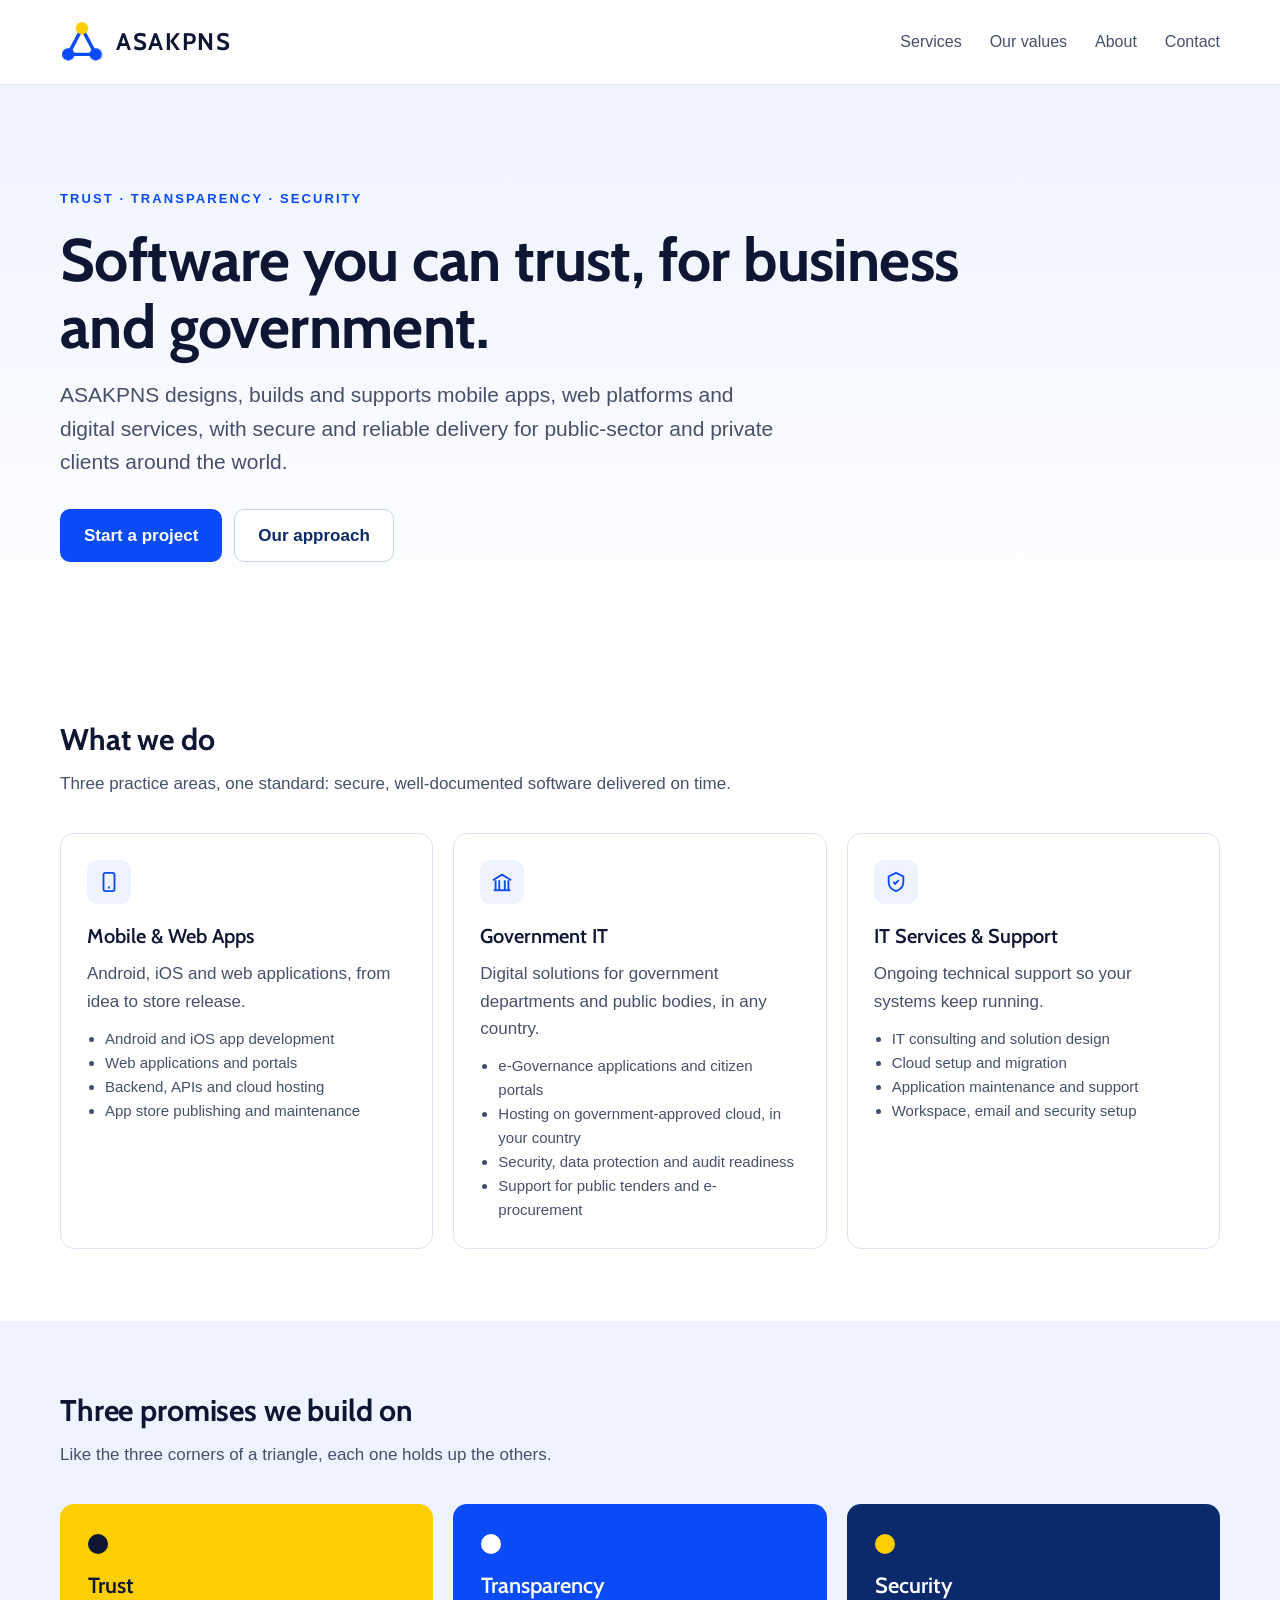
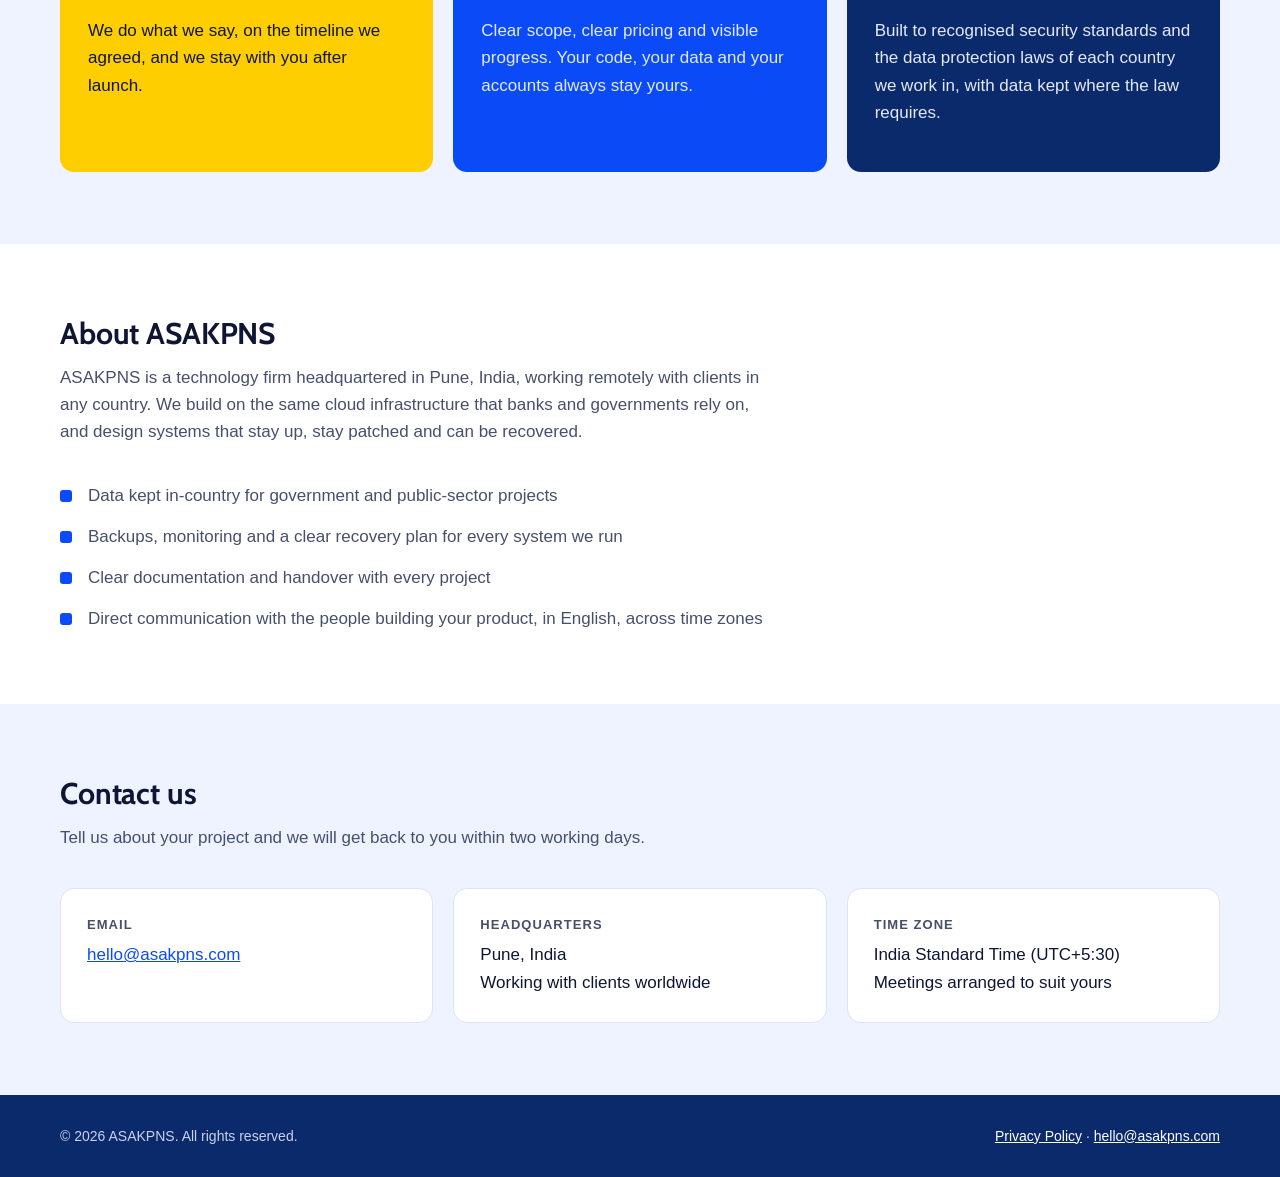
==== public/index.html @ 26e3b976 "Contact address on the site: hello@asakpns.com instead of support@ Co-Authored-By: Claude Opus 5.5 <" ====
<!doctype html>
<html lang="en">
<head>
  <meta charset="utf-8">
  <meta name="viewport" content="width=device-width, initial-scale=1">
  <title>ASAKPNS | Software, Apps and Government IT Solutions</title>
  <meta name="description" content="ASAKPNS builds mobile and web applications, government digital solutions and IT services for clients worldwide, with trust, transparency and security. Headquartered in Pune, India.">
  <link rel="canonical" href="https://asakpns.com/">
  <link rel="icon" href="favicon.svg" type="image/svg+xml">
  <meta name="theme-color" content="#0B2A6B">
  <script>document.documentElement.classList.add('js');</script>
  <link rel="preconnect" href="https://fonts.googleapis.com">
  <link rel="preconnect" href="https://fonts.gstatic.com" crossorigin>
  <link href="https://fonts.googleapis.com/css2?family=Cabin:wght@500;600;700&display=swap" rel="stylesheet">
  <link rel="stylesheet" href="styles.css">
</head>
<body>

<header class="site">
  <div class="wrap">
    <a class="brand" href="/" aria-label="ASAKPNS home">
      <svg class="logo-mark" viewBox="0 0 64 64" aria-hidden="true"><path class="seg seg-l" pathLength="1" d="M12 50 L32 12" fill="none" stroke="#0A4BF7" stroke-width="5" stroke-linecap="round"/><path class="seg seg-r" pathLength="1" d="M52 50 L32 12" fill="none" stroke="#0A4BF7" stroke-width="5" stroke-linecap="round"/><path class="seg seg-b" pathLength="1" d="M12 50 L52 50" fill="none" stroke="#0A4BF7" stroke-width="5" stroke-linecap="round"/><circle class="node n1" cx="32" cy="12" r="9" fill="#FFCE00"/><circle class="node n2" cx="12" cy="50" r="9" fill="#0A4BF7"/><circle class="node n3" cx="52" cy="50" r="9" fill="#0A4BF7"/></svg>
      <span class="brand-name" aria-hidden="true">ASAKPNS</span>
    </a>
    <button class="menu-toggle" type="button" aria-label="Open menu" aria-expanded="false" aria-controls="site-nav">
      <span></span><span></span><span></span>
    </button>
    <nav class="main" id="site-nav" aria-label="Main">
      <a href="#services">Services</a>
      <a href="#values">Our values</a>
      <a href="#about">About</a>
      <a href="#contact">Contact</a>
    </nav>
  </div>
</header>

<main>
  <section class="hero">
    <div class="wrap">
      <p class="eyebrow intro i1">Trust · Transparency · Security</p>
      <h1 class="intro i2">Software you can trust, for business and government.</h1>
      <p class="lead-hero intro i3">ASAKPNS designs, builds and supports mobile apps, web platforms and digital services, with secure and reliable delivery for public-sector and private clients around the world.</p>
      <div class="actions intro i4">
        <a class="btn" href="#contact">Start a project</a>
        <a class="btn secondary" href="#values">Our approach</a>
      </div>
    </div>
  </section>

  <section id="services">
    <div class="wrap">
      <h2 class="reveal">What we do</h2>
      <p class="lead reveal">Three practice areas, one standard: secure, well-documented software delivered on time.</p>

      <div class="grid">
        <div class="card reveal">
          <div class="icon" aria-hidden="true">
            <svg width="22" height="22" viewBox="0 0 24 24" fill="none" stroke="currentColor" stroke-width="2"><rect x="6" y="2" width="12" height="20" rx="2"/><path d="M11 18h2"/></svg>
          </div>
          <h3>Mobile &amp; Web Apps</h3>
          <p>Android, iOS and web applications, from idea to store release.</p>
          <ul>
            <li>Android and iOS app development</li>
            <li>Web applications and portals</li>
            <li>Backend, APIs and cloud hosting</li>
            <li>App store publishing and maintenance</li>
          </ul>
        </div>

        <div class="card reveal">
          <div class="icon" aria-hidden="true">
            <svg width="22" height="22" viewBox="0 0 24 24" fill="none" stroke="currentColor" stroke-width="2"><path d="M3 21h18"/><path d="M5 21V10M9 21V10M15 21V10M19 21V10"/><path d="M2 10l10-6 10 6"/></svg>
          </div>
          <h3>Government IT</h3>
          <p>Digital solutions for government departments and public bodies, in any country.</p>
          <ul>
            <li>e-Governance applications and citizen portals</li>
            <li>Hosting on government-approved cloud, in your country</li>
            <li>Security, data protection and audit readiness</li>
            <li>Support for public tenders and e-procurement</li>
          </ul>
        </div>

        <div class="card reveal">
          <div class="icon" aria-hidden="true">
            <svg width="22" height="22" viewBox="0 0 24 24" fill="none" stroke="currentColor" stroke-width="2"><path d="M12 2l8 4v6c0 5-3.5 8.5-8 10-4.5-1.5-8-5-8-10V6z"/><path d="M9 12l2 2 4-4"/></svg>
          </div>
          <h3>IT Services &amp; Support</h3>
          <p>Ongoing technical support so your systems keep running.</p>
          <ul>
            <li>IT consulting and solution design</li>
            <li>Cloud setup and migration</li>
            <li>Application maintenance and support</li>
            <li>Workspace, email and security setup</li>
          </ul>
        </div>
      </div>
    </div>
  </section>

  <section id="values" class="alt values">
    <div class="wrap">
      <h2 class="reveal">Three promises we build on</h2>
      <p class="lead reveal">Like the three corners of a triangle, each one holds up the others.</p>
      <div class="grid">
        <div class="card reveal value trust">
          <span class="dot trust" aria-hidden="true"></span>
          <h3>Trust</h3>
          <p>We do what we say, on the timeline we agreed, and we stay with you after launch.</p>
        </div>
        <div class="card reveal value transparency">
          <span class="dot transparency" aria-hidden="true"></span>
          <h3>Transparency</h3>
          <p>Clear scope, clear pricing and visible progress. Your code, your data and your accounts always stay yours.</p>
        </div>
        <div class="card reveal value security">
          <span class="dot security" aria-hidden="true"></span>
          <h3>Security</h3>
          <p>Built to recognised security standards and the data protection laws of each country we work in, with data kept where the law requires.</p>
        </div>
      </div>
    </div>
  </section>

  <section id="about">
    <div class="wrap">
      <h2 class="reveal">About ASAKPNS</h2>
      <p class="lead reveal">ASAKPNS is a technology firm headquartered in Pune, India, working remotely with clients in any country. We build on the same cloud infrastructure that banks and governments rely on, and design systems that stay up, stay patched and can be recovered.</p>
      <ul class="points reveal">
        <li>Data kept in-country for government and public-sector projects</li>
        <li>Backups, monitoring and a clear recovery plan for every system we run</li>
        <li>Clear documentation and handover with every project</li>
        <li>Direct communication with the people building your product, in English, across time zones</li>
      </ul>
    </div>
  </section>

  <section id="contact" class="alt">
    <div class="wrap">
      <h2 class="reveal">Contact us</h2>
      <p class="lead reveal">Tell us about your project and we will get back to you within two working days.</p>
      <div class="contact-grid">
        <div class="card reveal">
          <div class="label">Email</div>
          <p><a href="mailto:hello@asakpns.com">hello@asakpns.com</a></p>
        </div>
        <div class="card reveal">
          <div class="label">Headquarters</div>
          <p>Pune, India<br>Working with clients worldwide</p>
        </div>
        <div class="card reveal">
          <div class="label">Time zone</div>
          <p>India Standard Time (UTC+5:30)<br>Meetings arranged to suit yours</p>
        </div>
      </div>
    </div>
  </section>
</main>

<footer class="site">
  <div class="wrap">
    <span>&copy; <span id="yr">2026</span> ASAKPNS. All rights reserved.</span>
    <span><a href="privacy.html">Privacy Policy</a> · <a href="mailto:hello@asakpns.com">hello@asakpns.com</a></span>
  </div>
</footer>

<script>
document.getElementById('yr').textContent = new Date().getFullYear();
(function () {
  var items = document.querySelectorAll('.reveal');
  if (!('IntersectionObserver' in window) || window.matchMedia('(prefers-reduced-motion: reduce)').matches) {
    items.forEach(function (el) { el.classList.add('in'); });
    return;
  }
  document.querySelectorAll('.grid, .contact-grid').forEach(function (g) {
    Array.prototype.forEach.call(g.children, function (c, i) { c.style.transitionDelay = (i * 0.1) + 's'; });
  });
  var io = new IntersectionObserver(function (entries) {
    entries.forEach(function (e) {
      if (e.isIntersecting) {
        var t = e.target; t.classList.add('in'); io.unobserve(t);
        setTimeout(function () { t.style.transitionDelay = ''; }, 1200);
      }
    });
  }, { threshold: 0.12, rootMargin: '0px 0px -40px 0px' });
  items.forEach(function (el) { io.observe(el); });
})();
</script>
<script>
(function () {
  var header = document.querySelector('header.site');
  var btn = document.querySelector('.menu-toggle');
  if (!header || !btn) return;
  function setOpen(open) {
    header.classList.toggle('open', open);
    btn.setAttribute('aria-expanded', open ? 'true' : 'false');
    btn.setAttribute('aria-label', open ? 'Close menu' : 'Open menu');
  }
  btn.addEventListener('click', function () { setOpen(!header.classList.contains('open')); });
  document.querySelectorAll('#site-nav a').forEach(function (a) {
    a.addEventListener('click', function () { setOpen(false); });
  });
  document.addEventListener('keydown', function (e) { if (e.key === 'Escape') setOpen(false); });
})();
</script>
</body>
</html>
---- public/styles.css ----
:root {
  --ink: #0E1633;
  --ink-soft: #47506B;
  --deep: #0B2A6B;
  --blue: #0A4BF7;
  --blue-hover: #0838BB;
  --yellow: #FFCE00;
  --sky: #EEF3FF;
  --line: #DDE3F0;
  --bg: #FFFFFF;
  --max: 1200px;
  --font-head: "Cabin", -apple-system, BlinkMacSystemFont, "Segoe UI", Roboto, Arial, sans-serif;
}

* { box-sizing: border-box; }

html { scroll-behavior: smooth; }

body {
  margin: 0;
  font-family: -apple-system, BlinkMacSystemFont, "Segoe UI", Roboto, "Helvetica Neue", Arial, sans-serif;
  color: var(--ink);
  background: var(--bg);
  line-height: 1.6;
  font-size: 17px;
}

a { color: var(--blue); }
a:hover { color: var(--blue-hover); }

.wrap { max-width: var(--max); margin: 0 auto; padding: 0 20px; }

/* Header */
header.site {
  border-bottom: 1px solid var(--line);
  background: var(--bg);
  position: sticky;
  top: 0;
  z-index: 10;
}
header.site .wrap {
  display: flex;
  align-items: center;
  justify-content: space-between;
  gap: 16px;
  min-height: 84px;
  flex-wrap: wrap;
}
.brand {
  display: inline-flex;
  align-items: center;
  gap: 12px;
  font-weight: 800;
  letter-spacing: 0.08em;
  font-size: 24px;
  color: var(--ink);
  text-decoration: none;
}
.brand:hover { color: var(--ink); }
.brand svg { width: 44px; height: 44px; flex-shrink: 0; overflow: visible; }
nav.main { display: flex; gap: 28px; flex-wrap: wrap; }
nav.main a {
  color: var(--ink-soft);
  text-decoration: none;
  font-size: 16px;
  font-weight: 500;
}
nav.main a:hover { color: var(--blue); }

/* Hero */
.hero { padding: 104px 0 88px; background: linear-gradient(180deg, var(--sky), var(--bg)); }
.eyebrow {
  margin: 0 0 16px;
  font-size: 13px;
  letter-spacing: 0.16em;
  text-transform: uppercase;
  font-weight: 700;
  color: var(--blue);
}
.hero h1 {
  font-size: clamp(34px, 5vw, 60px);
  line-height: 1.12;
  letter-spacing: -0.01em;
  margin: 0 0 18px;
  max-width: 900px;
}
.hero p.lead-hero { font-size: 21px; color: var(--ink-soft); max-width: 720px; margin: 0 0 30px; }
.actions { display: flex; gap: 12px; flex-wrap: wrap; }
.btn {
  display: inline-block;
  background: var(--blue);
  color: #fff;
  padding: 13px 24px;
  border-radius: 10px;
  text-decoration: none;
  font-weight: 600;
}
.btn:hover { background: var(--blue-hover); color: #fff; }
.btn.secondary {
  background: #fff;
  color: var(--deep);
  border: 1px solid #C9D3EA;
  padding: 12px 23px;
}
.btn.secondary:hover { border-color: var(--blue); color: var(--blue); }

/* Sections */
section { padding: 72px 0; }
section.alt { background: var(--sky); }
h2 { font-size: 30px; margin: 0 0 12px; line-height: 1.2; }
.lead { color: var(--ink-soft); max-width: 700px; margin: 0 0 36px; }

.grid {
  display: grid;
  grid-template-columns: repeat(auto-fit, minmax(260px, 1fr));
  gap: 20px;
}
.card {
  background: var(--bg);
  border: 1px solid var(--line);
  border-radius: 14px;
  padding: 26px;
}
.card h3 { margin: 0 0 8px; font-size: 20px; }
.card p { margin: 0 0 12px; color: var(--ink-soft); }
.card ul { margin: 0; padding-left: 18px; color: var(--ink-soft); font-size: 15px; }
.icon {
  width: 44px; height: 44px;
  border-radius: 10px;
  background: var(--sky);
  color: var(--blue);
  display: flex; align-items: center; justify-content: center;
  margin-bottom: 16px;
}

/* Values */
.values .card { display: flex; flex-direction: column; gap: 6px; }
.dot { width: 18px; height: 18px; border-radius: 50%; background: var(--deep); margin-bottom: 8px; }
.dot.trust { background: var(--yellow); box-shadow: 0 0 0 3px var(--blue); }
.dot.transparency { background: var(--blue); }
.dot.security { background: var(--deep); }

/* Each value card in its own brand color */
.values .card.value { border: none; padding: 30px 28px 34px; }
.values .card.value h3 { font-size: 22px; }
.values .card.trust { background: var(--yellow); color: var(--ink); }
.values .card.trust p { color: var(--ink); }
.values .card.transparency { background: var(--blue); color: #FFFFFF; }
.values .card.security { background: var(--deep); color: #FFFFFF; }
.values .card.transparency p, .values .card.security p { color: #E4EAFB; }
.values .card.value .dot { width: 20px; height: 20px; box-shadow: none; }
.values .card.trust .dot { background: var(--ink); }
.values .card.transparency .dot, .values .card.security .dot { background: #FFFFFF; }
.values .card.security .dot { background: var(--yellow); }

.points { list-style: none; padding: 0; margin: 0; display: grid; gap: 14px; }
.points li { padding-left: 28px; position: relative; color: var(--ink-soft); }
.points li::before {
  content: "";
  position: absolute; left: 0; top: 8px;
  width: 12px; height: 12px;
  border-radius: 3px;
  background: var(--blue);
}

/* Contact */
.contact-grid {
  display: grid;
  grid-template-columns: repeat(auto-fit, minmax(240px, 1fr));
  gap: 20px;
}
.contact-grid .card p { color: var(--ink); margin: 0; }
.label {
  font-size: 13px;
  text-transform: uppercase;
  letter-spacing: 0.08em;
  color: var(--ink-soft);
  font-weight: 600;
  margin-bottom: 6px;
}

/* Footer */
footer.site {
  background: var(--deep);
  color: #C8D3F0;
  padding: 30px 0;
  font-size: 14px;
}
footer.site .wrap { display: flex; justify-content: space-between; gap: 16px; flex-wrap: wrap; }
footer.site a { color: #FFFFFF; }
footer.site a:hover { color: var(--yellow); }

/* Legal pages */
.legal { padding: 56px 0 72px; }
.legal .wrap { max-width: 800px; }
.legal h1 { font-size: 36px; margin: 0 0 8px; }
.legal h2 { font-size: 22px; margin: 36px 0 10px; }
.legal h3 { font-size: 18px; margin: 24px 0 6px; }
.legal p, .legal li { color: var(--ink-soft); }
.updated { color: var(--ink-soft); font-size: 15px; margin-bottom: 28px; }

/* Menu button: only shown on phones */
.menu-toggle {
  display: none;
  width: 44px; height: 44px;
  border: 1px solid var(--line); border-radius: 10px;
  background: #fff; cursor: pointer;
  flex-direction: column; align-items: center; justify-content: center; gap: 4px;
}
.menu-toggle span { display: block; width: 18px; height: 2px; background: var(--ink); border-radius: 2px; transition: transform .25s ease, opacity .25s ease; }
header.site.open .menu-toggle span:nth-child(1) { transform: translateY(6px) rotate(45deg); }
header.site.open .menu-toggle span:nth-child(2) { opacity: 0; }
header.site.open .menu-toggle span:nth-child(3) { transform: translateY(-6px) rotate(-45deg); }

@media (max-width: 720px) {
  header.site .wrap { min-height: 62px; flex-wrap: nowrap; position: relative; }
  .brand { font-size: 19px; gap: 10px; }
  .brand svg { width: 32px; height: 32px; }
  .menu-toggle { display: flex; }
  nav.main {
    display: none;
    position: absolute; top: 100%; left: 0; right: 0;
    flex-direction: column; gap: 0;
    background: #fff; border-bottom: 1px solid var(--line);
    box-shadow: 0 12px 24px rgba(11, 42, 107, 0.08);
    padding: 6px 20px 14px;
  }
  header.site.open nav.main { display: flex; }
  nav.main a { font-size: 17px; padding: 12px 0; border-bottom: 1px solid #EEF1F7; }
  nav.main a:last-child { border-bottom: none; }
  nav.main a::after { display: none; }
  section[id] { scroll-margin-top: 66px; }

  .hero { padding: 44px 0 48px; }
  .hero h1 { font-size: 34px; }
  .hero p.lead-hero { font-size: 18px; margin-bottom: 24px; }
  section { padding: 52px 0; }
  h2 { font-size: 26px; }
}

/* ---------- Motion ---------- */

/* Smooth interactions */
.btn, .btn.secondary { transition: background-color .25s ease, color .25s ease, border-color .25s ease, transform .25s ease, box-shadow .25s ease; }
.btn:hover { transform: translateY(-2px); box-shadow: 0 8px 20px rgba(10, 75, 247, 0.22); }
.btn.secondary:hover { box-shadow: 0 8px 20px rgba(11, 42, 107, 0.10); }
.card { transition: transform .35s ease, box-shadow .35s ease, opacity .7s ease; }
.card:hover { transform: translateY(-4px); box-shadow: 0 14px 32px rgba(11, 42, 107, 0.10); }
.values .card.value:hover { box-shadow: 0 16px 36px rgba(11, 42, 107, 0.22); }
nav.main a { position: relative; transition: color .2s ease; }
nav.main a::after {
  content: ""; position: absolute; left: 0; right: 0; bottom: -4px; height: 2px;
  background: var(--blue); transform: scaleX(0); transform-origin: left; transition: transform .25s ease;
}
nav.main a:hover::after { transform: scaleX(1); }
header.site { transition: box-shadow .3s ease; }

/* Logo intro: the dots fall like rubber balls, the yellow one bounces up to the peak
   with a line following it on each side, the base joins them, then the name sweeps in */
.logo-mark .seg { stroke-dasharray: 1; stroke-dashoffset: 1; }
.logo-mark .node { transform-box: fill-box; transform-origin: 50% 100%; }
.logo-mark .n2, .logo-mark .n3 { opacity: 0; transform: translateY(-58px); animation: ball-blue .8s forwards .1s; }
.logo-mark .n1 { opacity: 0; transform: translateY(-20px); animation: ball-yellow 1.9s forwards .1s; }
.logo-mark .seg-l, .logo-mark .seg-r { animation: draw .32s cubic-bezier(.2,.8,.3,1) forwards .72s; }
.logo-mark .seg-b { animation: draw .4s ease-in-out forwards 1.6s; }
.brand-name { display: inline-block; clip-path: inset(0 100% 0 0); transform: translateX(-14px); animation: sweep .7s cubic-bezier(.22,1,.36,1) forwards 2s; }
@keyframes draw { to { stroke-dashoffset: 0; } }
@keyframes sweep { to { clip-path: inset(0 0 0 0); transform: none; } }
@keyframes ball-blue {
  0%   { opacity: 0; transform: translateY(-58px) scale(.92, 1.1); animation-timing-function: cubic-bezier(.5, 0, 1, 1); }
  57%  { opacity: 1; transform: translateY(0) scale(.92, 1.1); }
  63%  { transform: translateY(0) scale(1.3, .72); }
  69%  { transform: translateY(-1px) scale(.94, 1.08); animation-timing-function: cubic-bezier(0, 0, .5, 1); }
  78%  { transform: translateY(-5px) scale(1); animation-timing-function: cubic-bezier(.5, 0, 1, 1); }
  87%  { transform: translateY(0) scale(1.08, .93); }
  100% { opacity: 1; transform: none; }
}
@keyframes ball-yellow {
  0%   { opacity: 0; transform: translateY(-20px) scale(.92, 1.1); animation-timing-function: cubic-bezier(.5, 0, 1, 1); }
  24%  { opacity: 1; transform: translateY(38px) scale(.9, 1.12); }
  28%  { transform: translateY(38px) scale(1.38, .64); }
  32%  { transform: translateY(32px) scale(.82, 1.25); animation-timing-function: cubic-bezier(0, 0, .45, 1); }
  58%  { transform: translateY(-24px) scale(1); animation-timing-function: cubic-bezier(.55, 0, 1, 1); }
  72%  { transform: translateY(0) scale(.92, 1.1); }
  75%  { transform: translateY(0) scale(1.22, .8); }
  78%  { transform: translateY(-1px) scale(.95, 1.06); animation-timing-function: cubic-bezier(0, 0, .5, 1); }
  85%  { transform: translateY(-9px) scale(1); animation-timing-function: cubic-bezier(.5, 0, 1, 1); }
  91%  { transform: translateY(0) scale(1.1, .9); }
  95%  { transform: translateY(-2px) scale(1); }
  100% { opacity: 1; transform: none; }
}

/* Hero text fades up on load */
.intro { opacity: 0; transform: translateY(16px); animation: rise .8s ease forwards; }
.i1 { animation-delay: .2s; }
.i2 { animation-delay: .35s; }
.i3 { animation-delay: .5s; }
.i4 { animation-delay: .65s; }
@keyframes rise { to { opacity: 1; transform: none; } }

/* Sections slide into view on scroll (only when JavaScript is running) */
.js .reveal { opacity: 0; transform: translateY(24px); transition: opacity .7s ease, transform .7s ease; }
.js .reveal.in { opacity: 1; transform: none; }
.js .card.reveal.in:hover { transform: translateY(-4px); }

/* Respect visitors who ask for less motion */
@media (prefers-reduced-motion: reduce) {
  *, *::before, *::after { animation: none !important; transition: none !important; }
  .logo-mark .seg { stroke-dashoffset: 0; }
  .logo-mark .node { opacity: 1; transform: none; }
  .brand-name { clip-path: none; transform: none; }
  .intro, .js .reveal { opacity: 1; transform: none; }
}

/* Keep headings visible below the sticky header when using menu links */
section[id] { scroll-margin-top: 84px; }

/* Headings and the logo name in Cabin (body text stays in the system font) */
h1, h2, h3, .brand { font-family: var(--font-head); }
h1, h2 { font-weight: 700; letter-spacing: -0.005em; }
h3 { font-weight: 600; }
.brand { font-weight: 700; letter-spacing: 0.07em; }
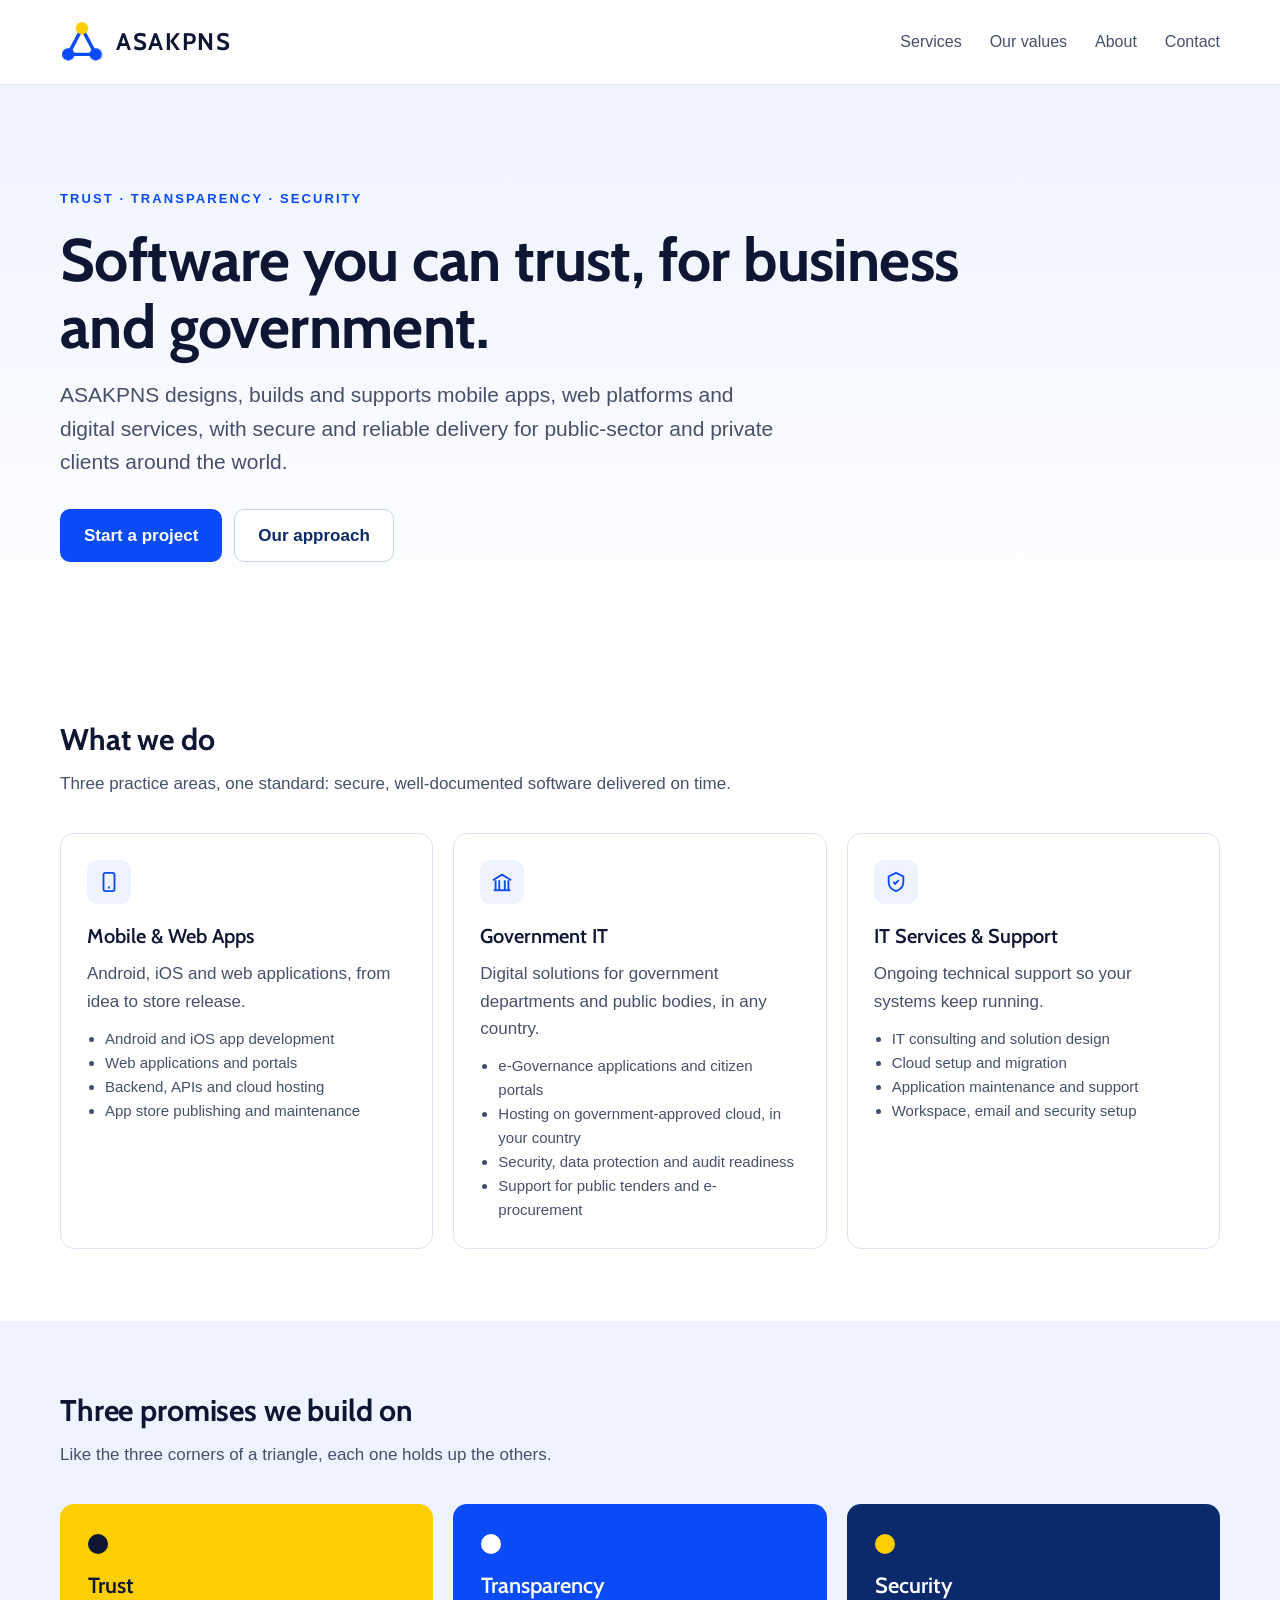
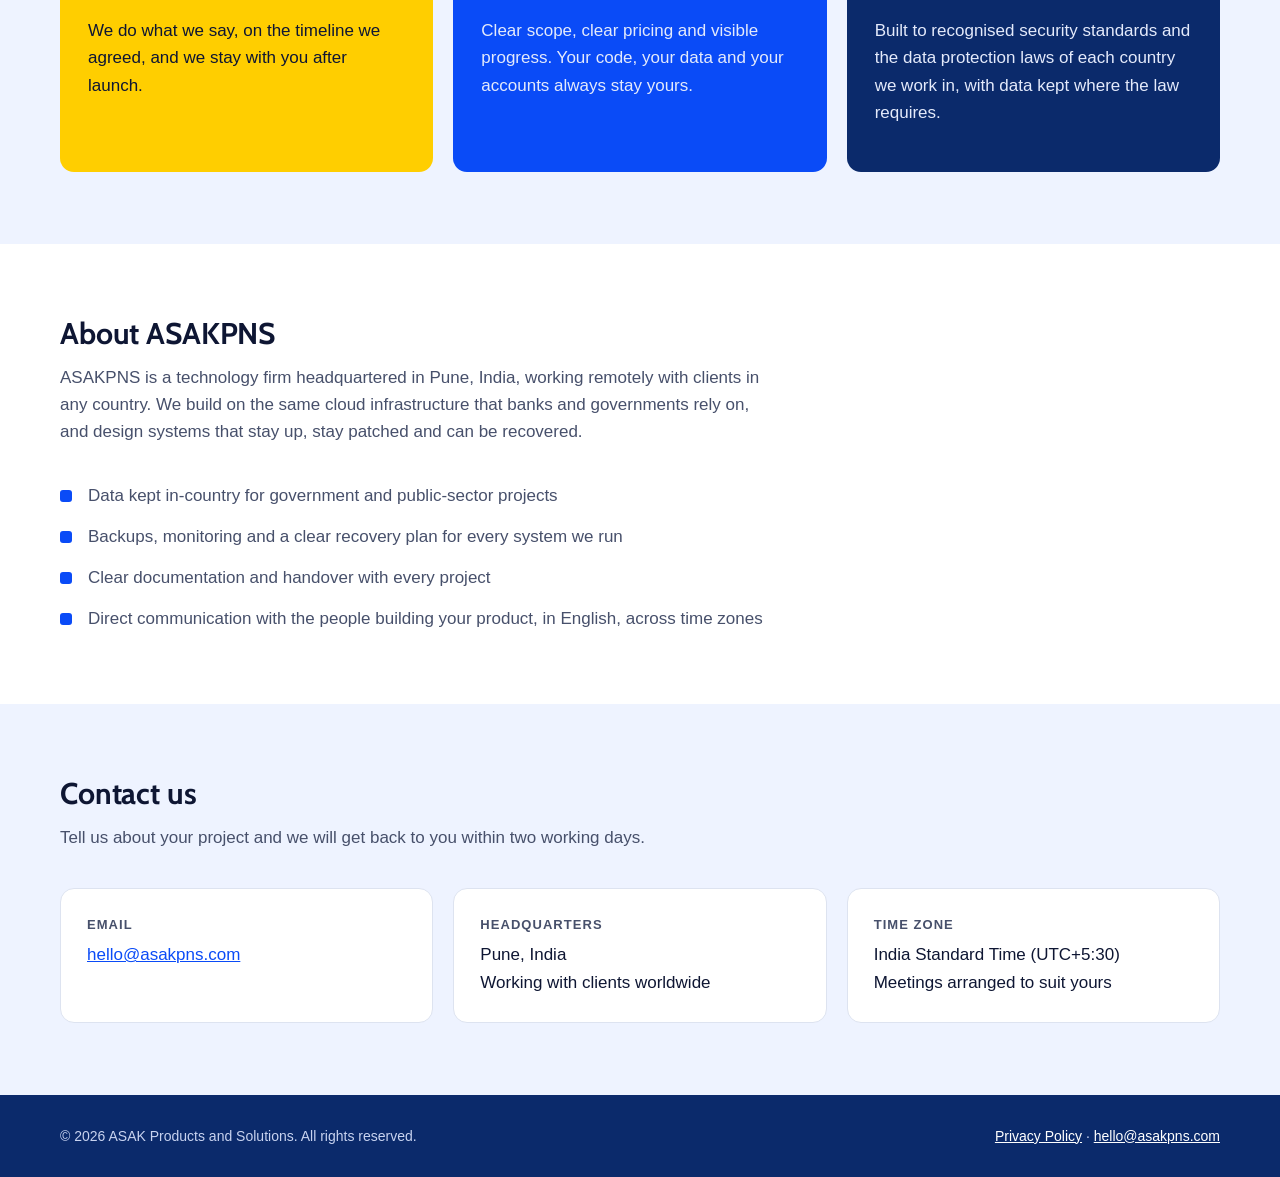
==== commit e3f03f0d: "Show registered business name: ASAK Products and Solutions Footer copyright on both pages, and 'Who " ====
--- a/public/index.html
+++ b/public/index.html
@@ -159,7 +159,7 @@
 
 <footer class="site">
   <div class="wrap">
-    <span>&copy; <span id="yr">2026</span> ASAKPNS. All rights reserved.</span>
+    <span>&copy; <span id="yr">2026</span> ASAK Products and Solutions. All rights reserved.</span>
     <span><a href="privacy.html">Privacy Policy</a> · <a href="mailto:hello@asakpns.com">hello@asakpns.com</a></span>
   </div>
 </footer>
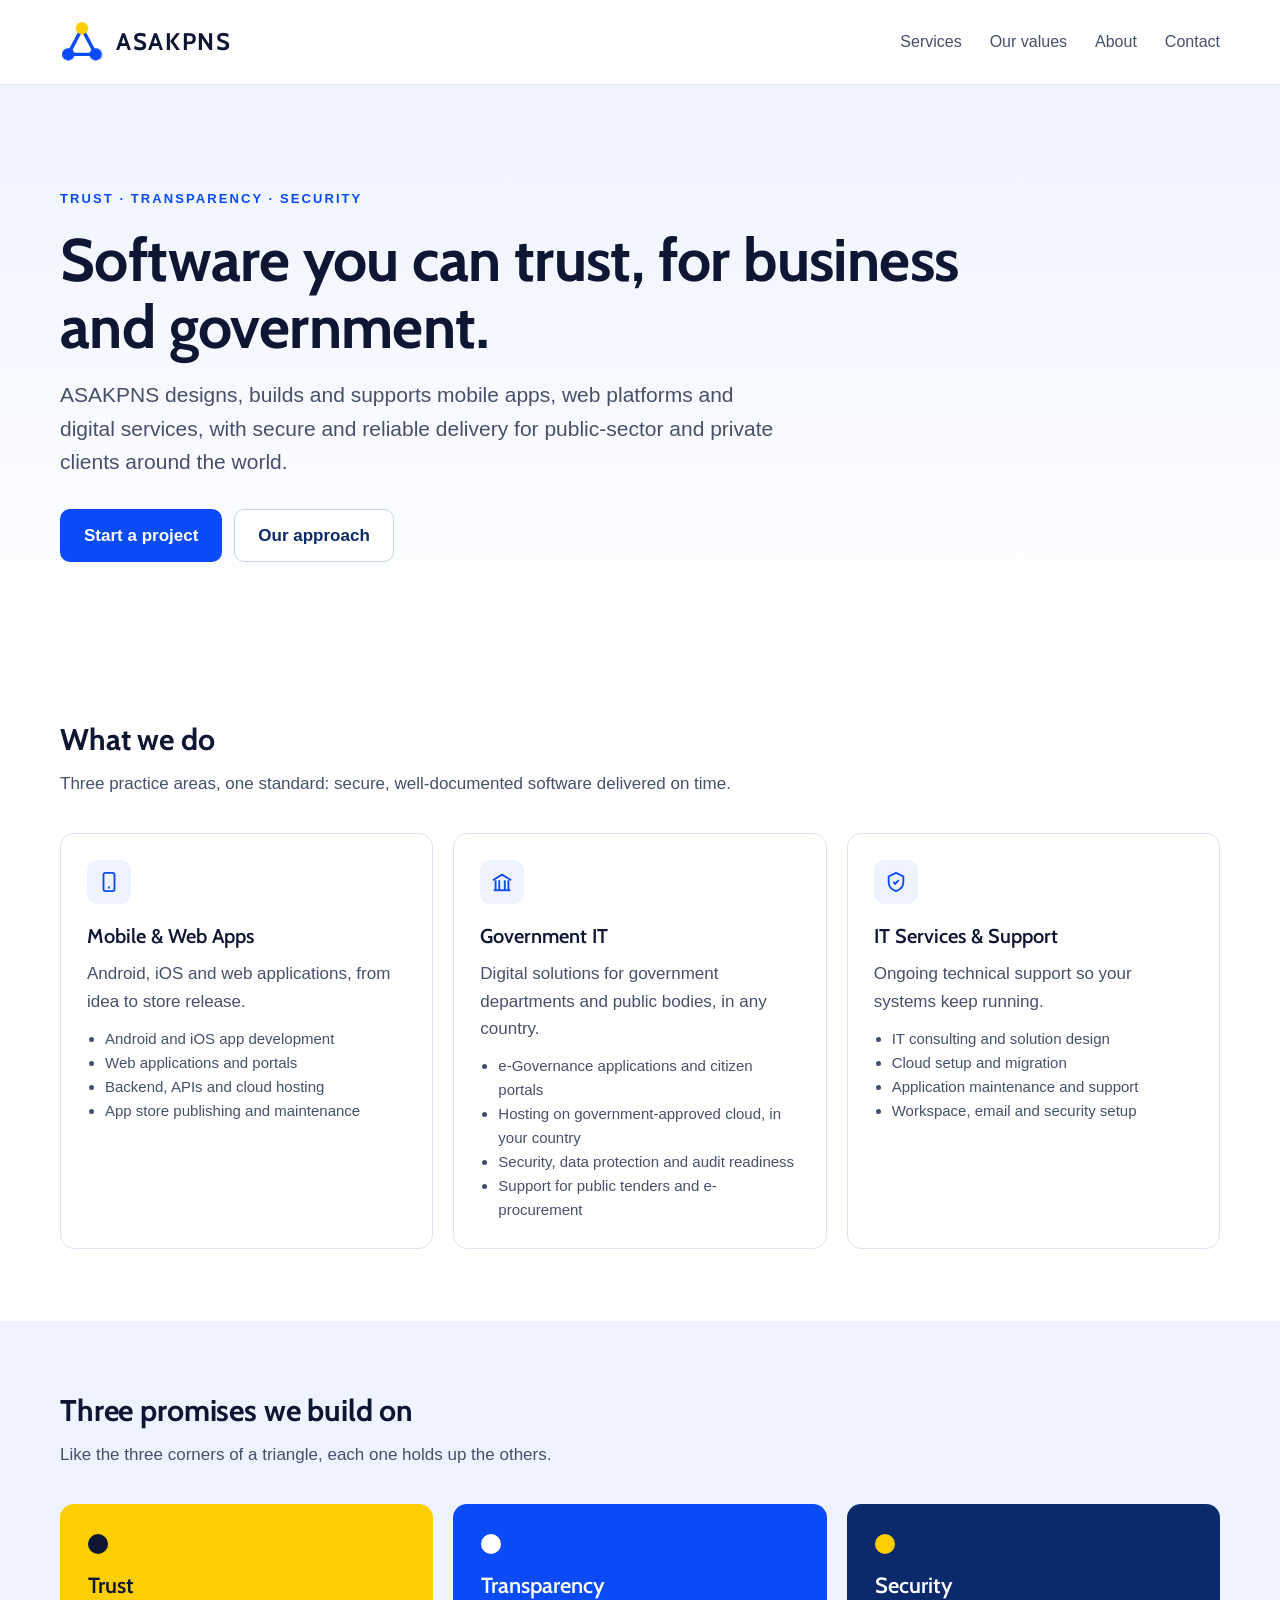
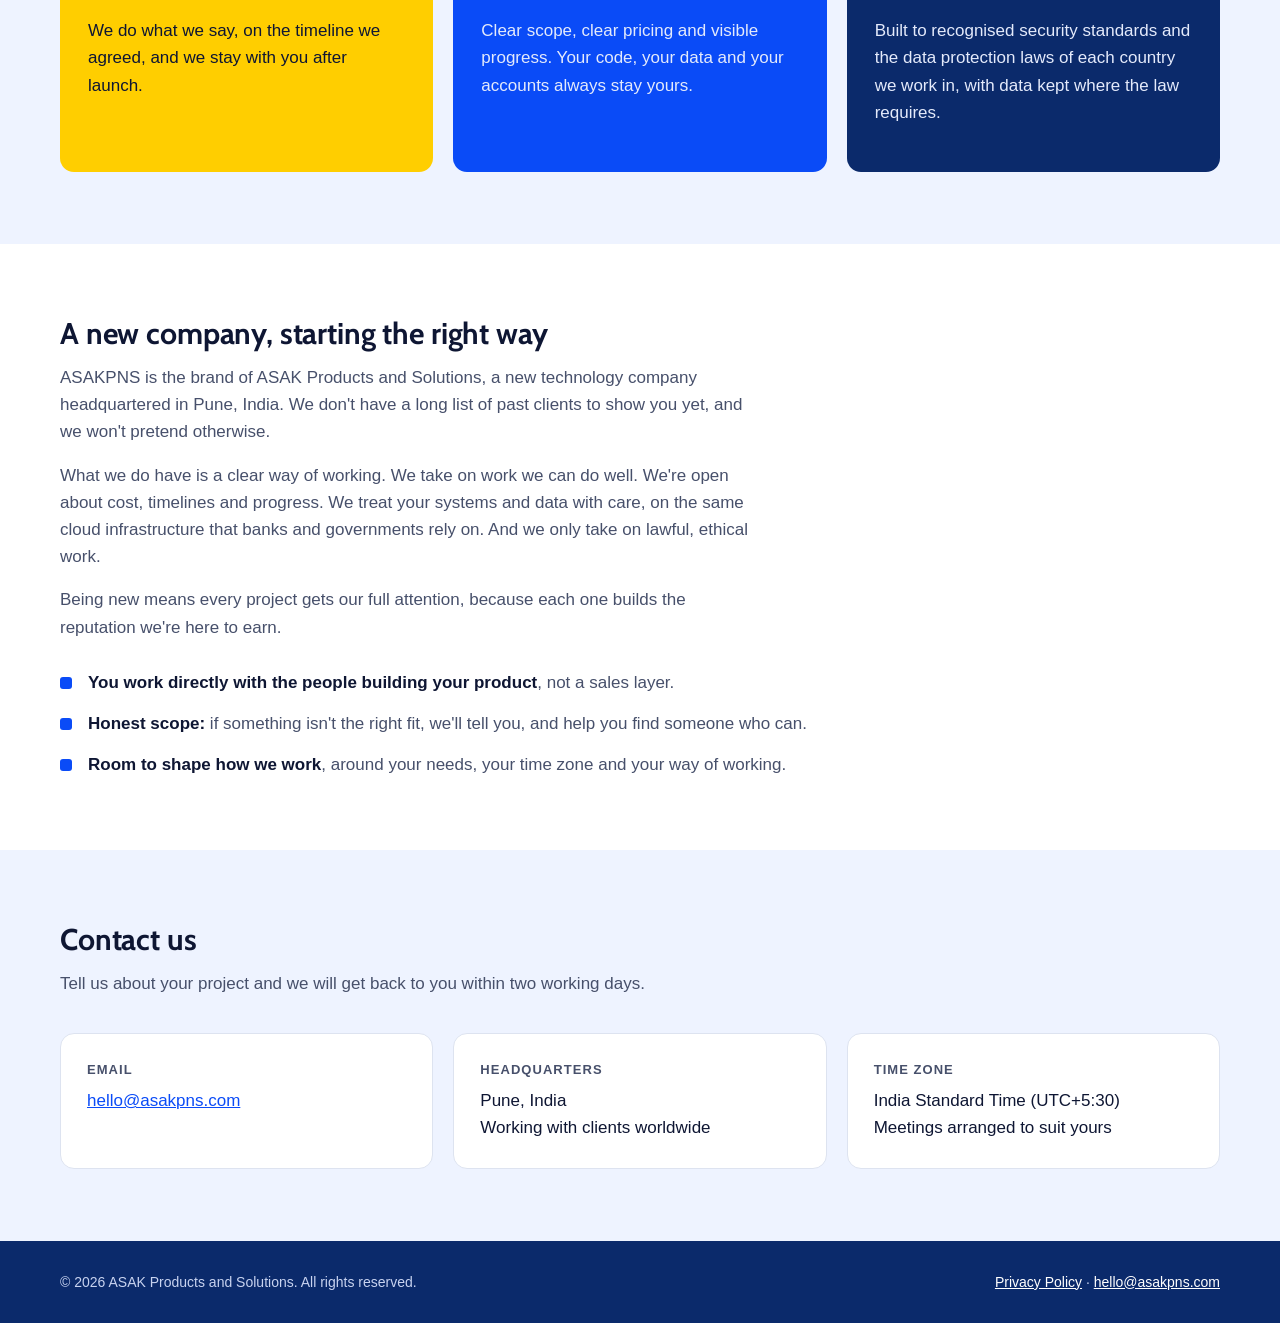
==== commit f76186a4: "About section: honest 'new company' story naming ASAK Products and Solutions Co-Authored-By: Claude " ====
--- a/public/index.html
+++ b/public/index.html
@@ -122,15 +122,16 @@
     </div>
   </section>
 
-  <section id="about">
-    <div class="wrap">
-      <h2 class="reveal">About ASAKPNS</h2>
-      <p class="lead reveal">ASAKPNS is a technology firm headquartered in Pune, India, working remotely with clients in any country. We build on the same cloud infrastructure that banks and governments rely on, and design systems that stay up, stay patched and can be recovered.</p>
+  <section id="about" class="story">
+    <div class="wrap">
+      <h2 class="reveal">A new company, starting the right way</h2>
+      <p class="lead reveal">ASAKPNS is the brand of ASAK Products and Solutions, a new technology company headquartered in Pune, India. We don't have a long list of past clients to show you yet, and we won't pretend otherwise.</p>
+      <p class="lead reveal">What we do have is a clear way of working. We take on work we can do well. We're open about cost, timelines and progress. We treat your systems and data with care, on the same cloud infrastructure that banks and governments rely on. And we only take on lawful, ethical work.</p>
+      <p class="lead reveal">Being new means every project gets our full attention, because each one builds the reputation we're here to earn.</p>
       <ul class="points reveal">
-        <li>Data kept in-country for government and public-sector projects</li>
-        <li>Backups, monitoring and a clear recovery plan for every system we run</li>
-        <li>Clear documentation and handover with every project</li>
-        <li>Direct communication with the people building your product, in English, across time zones</li>
+        <li><strong>You work directly with the people building your product</strong>, not a sales layer.</li>
+        <li><strong>Honest scope:</strong> if something isn't the right fit, we'll tell you, and help you find someone who can.</li>
+        <li><strong>Room to shape how we work</strong>, around your needs, your time zone and your way of working.</li>
       </ul>
     </div>
   </section>
--- a/public/styles.css
+++ b/public/styles.css
@@ -320,3 +320,8 @@
 h1, h2 { font-weight: 700; letter-spacing: -0.005em; }
 h3 { font-weight: 600; }
 .brand { font-weight: 700; letter-spacing: 0.07em; }
+
+/* Story section: paragraphs sit closer together than a single lead */
+.story .lead { margin-bottom: 16px; }
+.story .lead + .points { margin-top: 28px; }
+.story .points strong { color: var(--ink); }
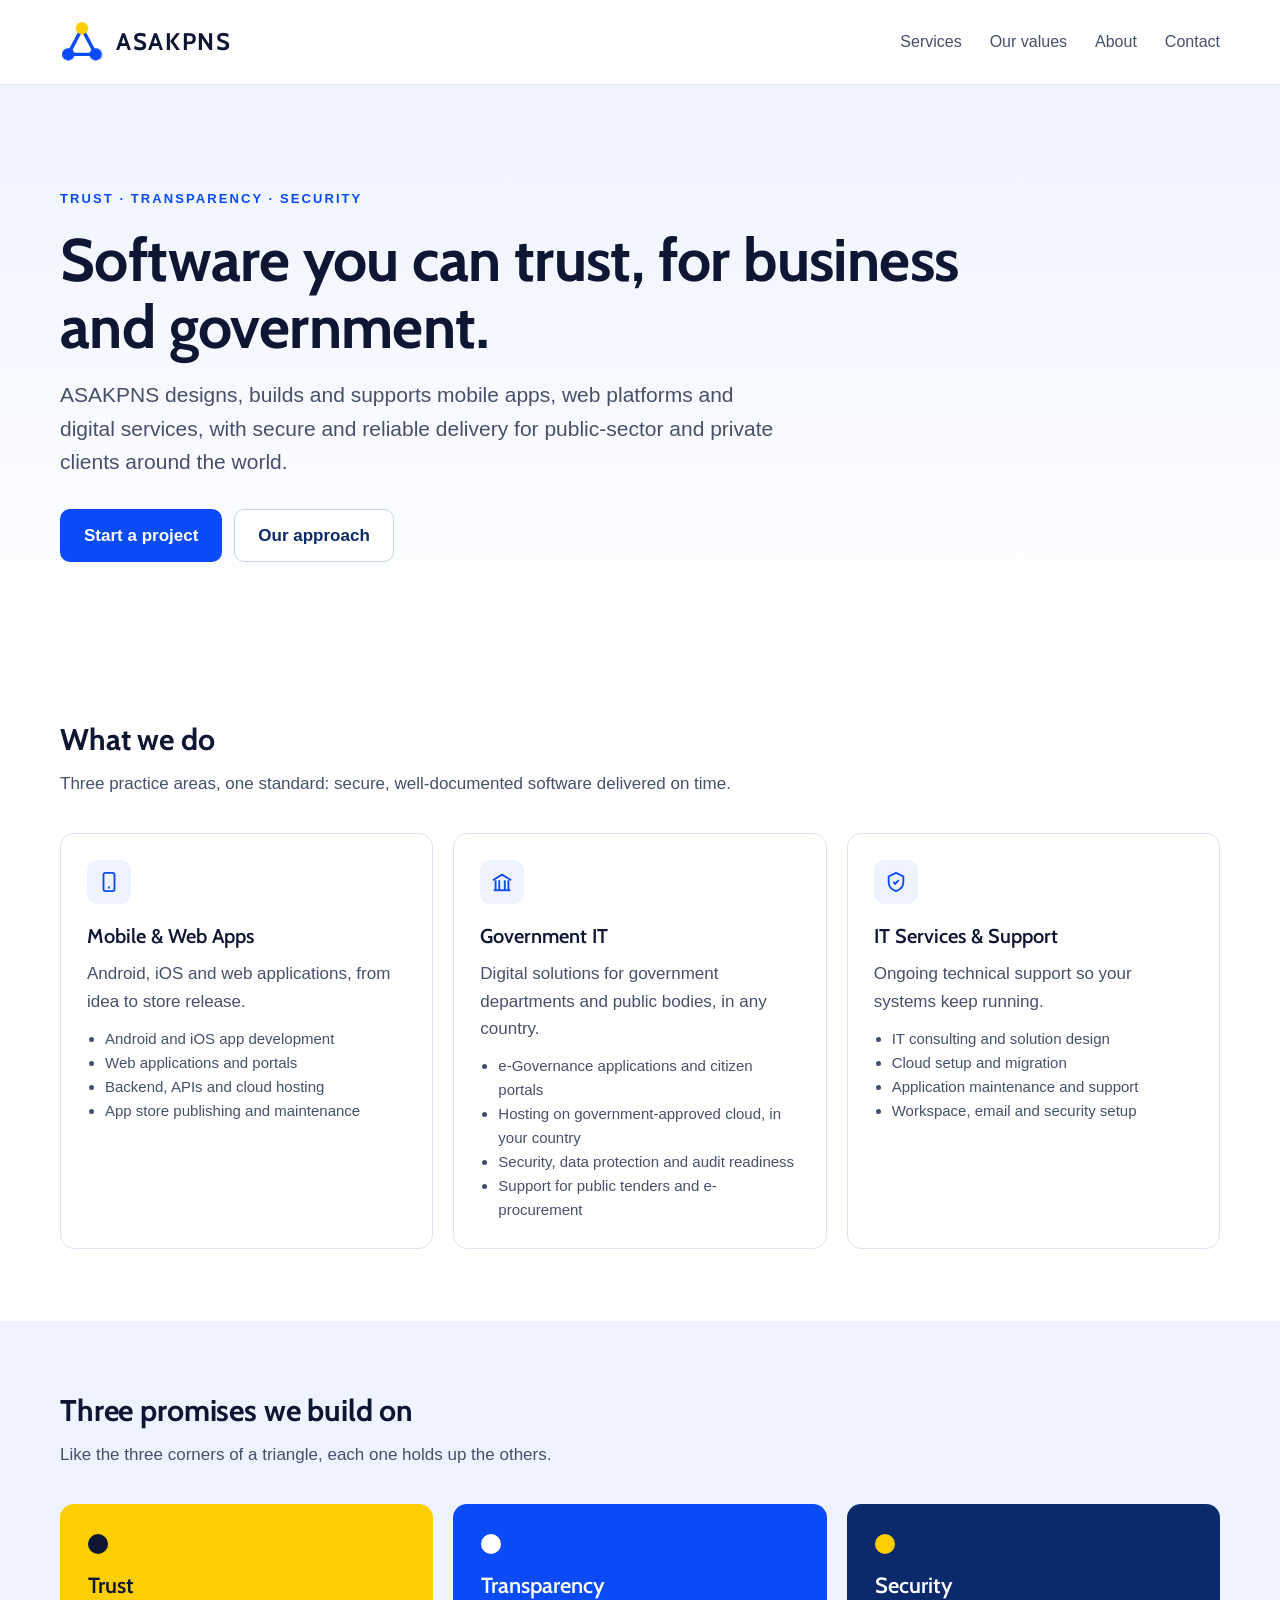
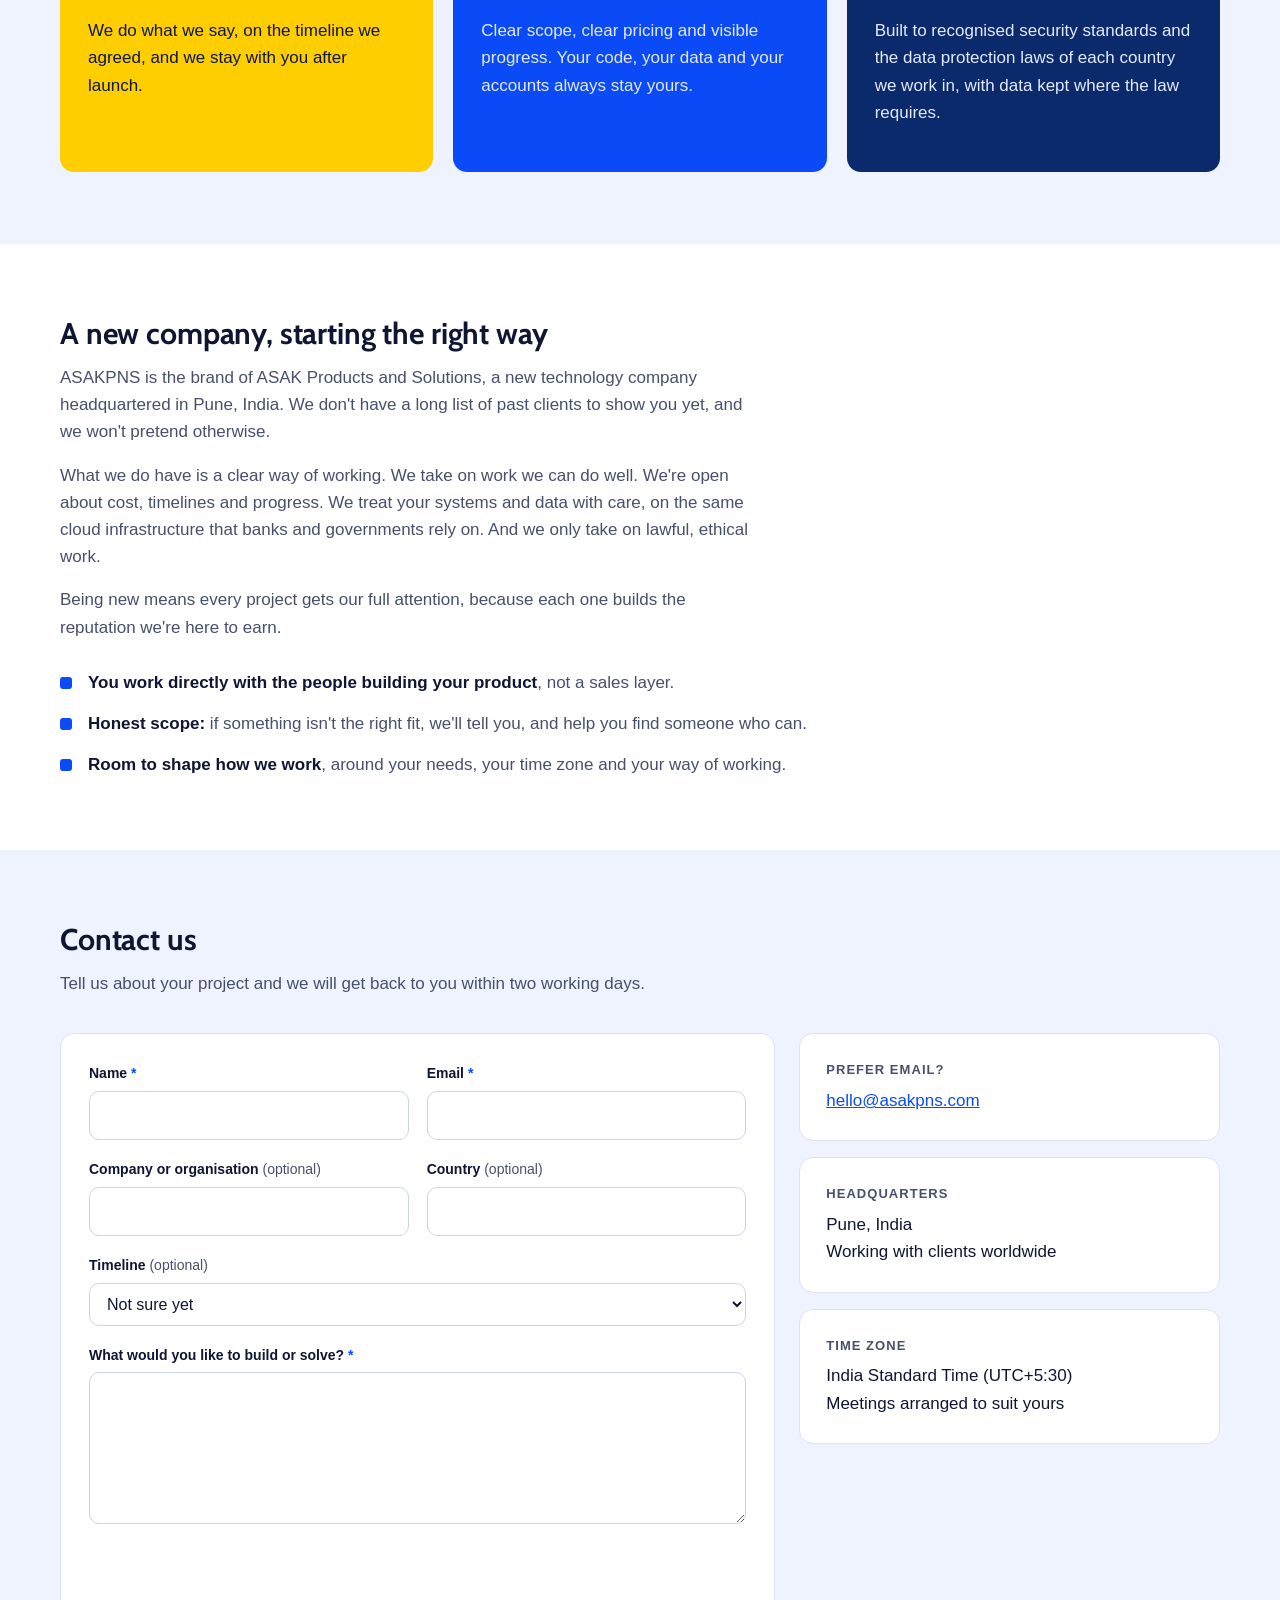
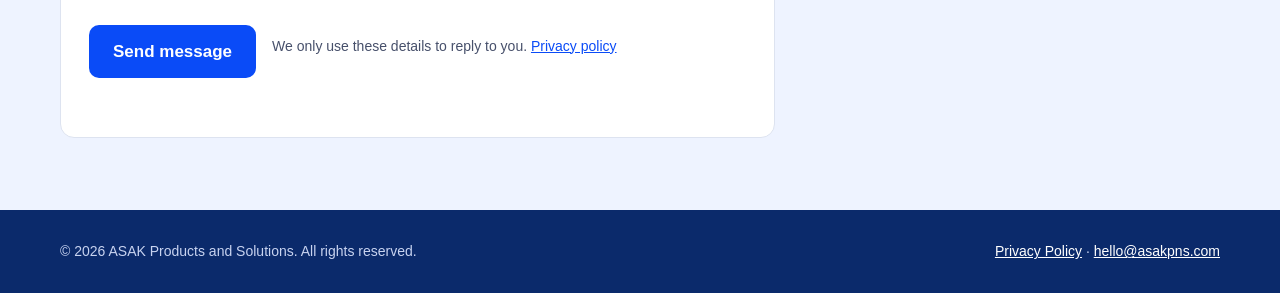
==== commit 7042d654: "Contact form with Turnstile, delivered to hello@ via Migadu SMTP - src/index.js: Worker serves the s" ====
--- a/public/index.html
+++ b/public/index.html
@@ -140,18 +140,66 @@
     <div class="wrap">
       <h2 class="reveal">Contact us</h2>
       <p class="lead reveal">Tell us about your project and we will get back to you within two working days.</p>
-      <div class="contact-grid">
-        <div class="card reveal">
-          <div class="label">Email</div>
-          <p><a href="mailto:hello@asakpns.com">hello@asakpns.com</a></p>
-        </div>
-        <div class="card reveal">
-          <div class="label">Headquarters</div>
-          <p>Pune, India<br>Working with clients worldwide</p>
-        </div>
-        <div class="card reveal">
-          <div class="label">Time zone</div>
-          <p>India Standard Time (UTC+5:30)<br>Meetings arranged to suit yours</p>
+      <div class="contact-layout">
+        <form class="card contact-form reveal" id="contact-form" novalidate>
+          <div class="form-row">
+            <div class="field">
+              <label for="cf-name">Name <span class="req" aria-hidden="true">*</span></label>
+              <input id="cf-name" name="name" type="text" autocomplete="name" maxlength="100" required>
+            </div>
+            <div class="field">
+              <label for="cf-email">Email <span class="req" aria-hidden="true">*</span></label>
+              <input id="cf-email" name="email" type="email" autocomplete="email" maxlength="254" required>
+            </div>
+          </div>
+          <div class="form-row">
+            <div class="field">
+              <label for="cf-company">Company or organisation <span class="opt">(optional)</span></label>
+              <input id="cf-company" name="company" type="text" autocomplete="organization" maxlength="120">
+            </div>
+            <div class="field">
+              <label for="cf-country">Country <span class="opt">(optional)</span></label>
+              <input id="cf-country" name="country" type="text" autocomplete="country-name" maxlength="100">
+            </div>
+          </div>
+          <div class="field">
+            <label for="cf-timeline">Timeline <span class="opt">(optional)</span></label>
+            <select id="cf-timeline" name="timeline">
+              <option value="">Not sure yet</option>
+              <option>As soon as possible</option>
+              <option>Within 3 months</option>
+              <option>In 3 to 6 months</option>
+              <option>Later than 6 months</option>
+            </select>
+          </div>
+          <div class="field">
+            <label for="cf-message">What would you like to build or solve? <span class="req" aria-hidden="true">*</span></label>
+            <textarea id="cf-message" name="message" rows="5" maxlength="5000" required></textarea>
+          </div>
+          <div class="hp" aria-hidden="true">
+            <label for="cf-website">Leave this field empty</label>
+            <input id="cf-website" name="website" type="text" tabindex="-1" autocomplete="off">
+          </div>
+          <div id="cf-turnstile" class="turnstile"></div>
+          <div class="form-foot">
+            <button class="btn" type="submit" id="cf-submit">Send message</button>
+            <p class="form-note">We only use these details to reply to you. <a href="privacy.html">Privacy policy</a></p>
+          </div>
+          <p class="form-status" id="cf-status" role="status" aria-live="polite"></p>
+        </form>
+        <div class="contact-side">
+          <div class="card reveal">
+            <div class="label">Prefer email?</div>
+            <p><a href="mailto:hello@asakpns.com">hello@asakpns.com</a></p>
+          </div>
+          <div class="card reveal">
+            <div class="label">Headquarters</div>
+            <p>Pune, India<br>Working with clients worldwide</p>
+          </div>
+          <div class="card reveal">
+            <div class="label">Time zone</div>
+            <p>India Standard Time (UTC+5:30)<br>Meetings arranged to suit yours</p>
+          </div>
         </div>
       </div>
     </div>
@@ -204,5 +252,65 @@
   document.addEventListener('keydown', function (e) { if (e.key === 'Escape') setOpen(false); });
 })();
 </script>
+<script>
+(function () {
+  var form = document.getElementById('contact-form');
+  if (!form) return;
+  var statusEl = document.getElementById('cf-status');
+  var button = document.getElementById('cf-submit');
+  var widgetId = null;
+
+  window.onTurnstileLoad = function () {
+    widgetId = window.turnstile.render('#cf-turnstile', {
+      sitekey: '0x4AAAAAAGUT5JNBjMDSk1zp',
+      action: 'contact',
+      theme: 'light'
+    });
+  };
+
+  function setStatus(text, kind) {
+    statusEl.textContent = text;
+    statusEl.className = 'form-status' + (kind ? ' ' + kind : '');
+  }
+
+  form.addEventListener('submit', function (e) {
+    e.preventDefault();
+    if (!form.checkValidity()) {
+      form.reportValidity();
+      return;
+    }
+    var token = window.turnstile && widgetId !== null ? window.turnstile.getResponse(widgetId) : '';
+    if (!token) {
+      setStatus('Please wait a moment while we check you are human, then try again.', 'error');
+      return;
+    }
+    button.disabled = true;
+    button.textContent = 'Sending...';
+    setStatus('', '');
+    fetch('/api/contact', { method: 'POST', body: new FormData(form), headers: { 'Accept': 'application/json' } })
+      .then(function (r) { return r.json().catch(function () { return { ok: false }; }); })
+      .then(function (res) {
+        if (res && res.ok) {
+          form.reset();
+          form.classList.add('sent');
+          setStatus('Thank you. Your message has reached us, and we will reply within two working days.', 'success');
+          button.textContent = 'Message sent';
+          return;
+        }
+        setStatus((res && res.error) || 'Sorry, something went wrong. Please email hello@asakpns.com instead.', 'error');
+        button.disabled = false;
+        button.textContent = 'Send message';
+        if (window.turnstile && widgetId !== null) window.turnstile.reset(widgetId);
+      })
+      .catch(function () {
+        setStatus('Sorry, your message could not be sent. Please check your connection or email hello@asakpns.com.', 'error');
+        button.disabled = false;
+        button.textContent = 'Send message';
+        if (window.turnstile && widgetId !== null) window.turnstile.reset(widgetId);
+      });
+  });
+})();
+</script>
+<script src="https://challenges.cloudflare.com/turnstile/v0/api.js?render=explicit&amp;onload=onTurnstileLoad" async defer></script>
 </body>
 </html>
--- a/public/styles.css
+++ b/public/styles.css
@@ -325,3 +325,41 @@
 .story .lead { margin-bottom: 16px; }
 .story .lead + .points { margin-top: 28px; }
 .story .points strong { color: var(--ink); }
+
+/* Contact form */
+.contact-layout { display: grid; grid-template-columns: minmax(0, 1.7fr) minmax(0, 1fr); gap: 24px; align-items: start; }
+.contact-side { display: grid; gap: 16px; }
+.contact-side .card p { color: var(--ink); margin: 0; }
+.contact-form { display: flex; flex-direction: column; gap: 18px; padding: 28px; }
+.contact-form:hover { transform: none; }
+.form-row { display: grid; grid-template-columns: repeat(2, minmax(0, 1fr)); gap: 18px; }
+.field { display: flex; flex-direction: column; gap: 6px; min-width: 0; }
+.field label { font-size: 14px; font-weight: 600; color: var(--ink); }
+.field .req { color: var(--blue); }
+.field .opt { font-weight: 400; color: var(--ink-soft); }
+.field input, .field select, .field textarea {
+  font: inherit; font-size: 16px; color: var(--ink);
+  background: #fff; border: 1px solid #C9D3EA; border-radius: 10px;
+  padding: 11px 13px; width: 100%;
+  transition: border-color .2s ease, box-shadow .2s ease;
+}
+.field textarea { resize: vertical; min-height: 130px; }
+.field input:focus, .field select:focus, .field textarea:focus {
+  outline: none; border-color: var(--blue); box-shadow: 0 0 0 3px rgba(10, 75, 247, 0.15);
+}
+.hp { position: absolute; left: -10000px; width: 1px; height: 1px; overflow: hidden; }
+.turnstile { min-height: 65px; }
+.form-foot { display: flex; align-items: center; gap: 16px; flex-wrap: wrap; }
+.form-foot .btn { border: none; cursor: pointer; font: inherit; font-weight: 600; }
+.form-foot .btn:disabled { opacity: .7; cursor: default; transform: none; box-shadow: none; }
+.form-note { margin: 0; font-size: 14px; color: var(--ink-soft); }
+.form-status { margin: 0; font-size: 15px; min-height: 1px; }
+.form-status.success { color: #0B6E4F; font-weight: 600; }
+.form-status.error { color: #B42318; font-weight: 600; }
+.contact-form.sent .field, .contact-form.sent .form-row, .contact-form.sent .turnstile { opacity: .5; pointer-events: none; }
+@media (max-width: 820px) {
+  .contact-layout { grid-template-columns: 1fr; }
+  .form-row { grid-template-columns: 1fr; }
+  .contact-form { padding: 22px; }
+}
+.js .contact-form.reveal.in:hover, .contact-form:hover { transform: none; box-shadow: none; }
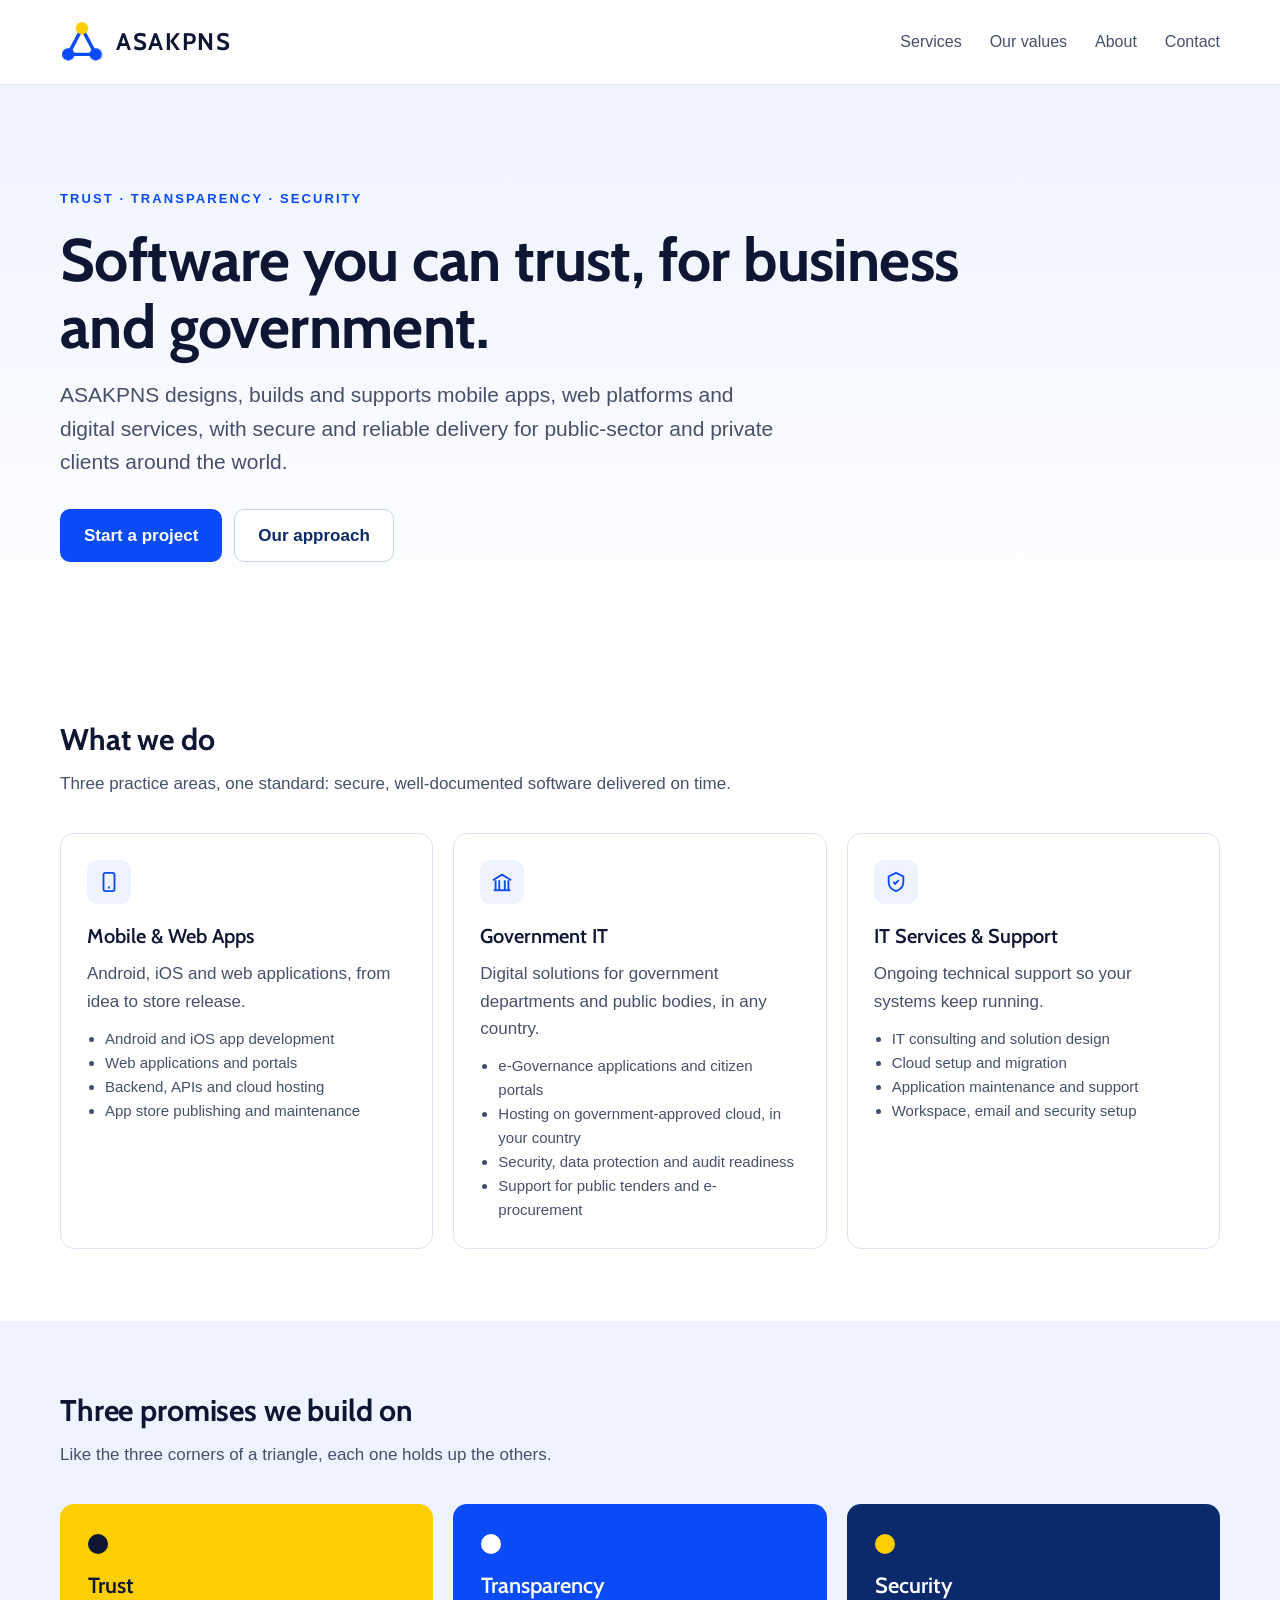
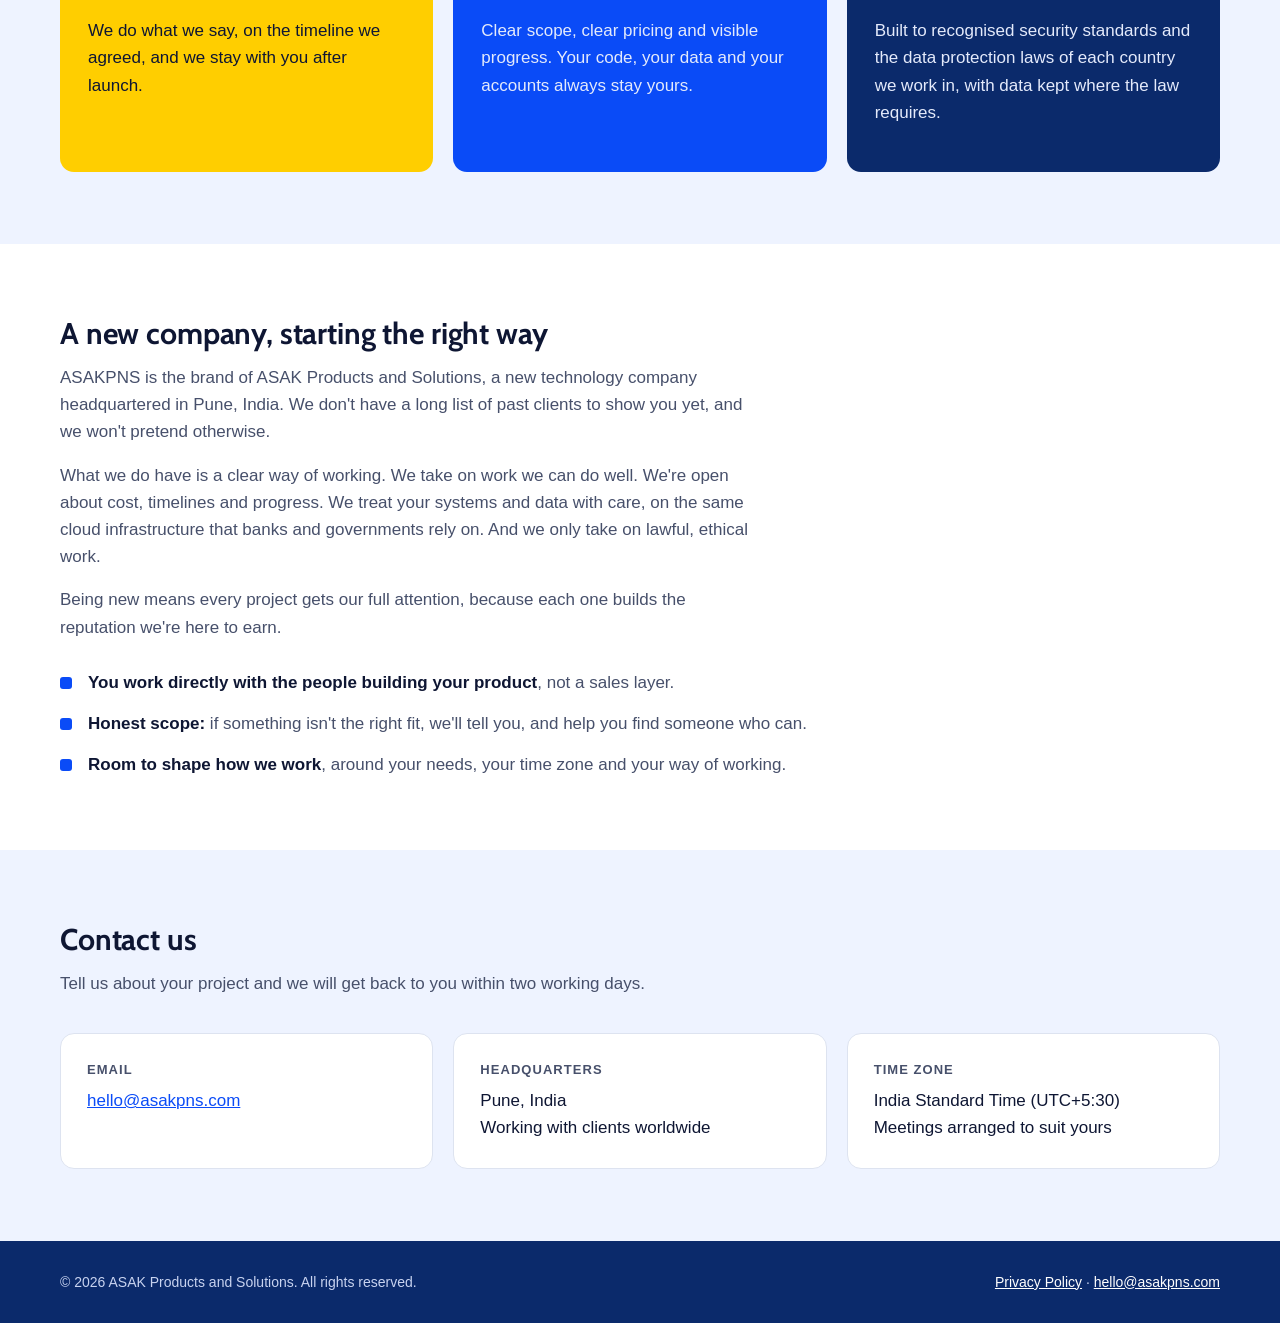
==== commit 3d24928d: "Take the contact form off the site for now (kept on the contact-form branch) Co-Authored-By: Claude " ====
--- a/public/index.html
+++ b/public/index.html
@@ -140,66 +140,18 @@
     <div class="wrap">
       <h2 class="reveal">Contact us</h2>
       <p class="lead reveal">Tell us about your project and we will get back to you within two working days.</p>
-      <div class="contact-layout">
-        <form class="card contact-form reveal" id="contact-form" novalidate>
-          <div class="form-row">
-            <div class="field">
-              <label for="cf-name">Name <span class="req" aria-hidden="true">*</span></label>
-              <input id="cf-name" name="name" type="text" autocomplete="name" maxlength="100" required>
-            </div>
-            <div class="field">
-              <label for="cf-email">Email <span class="req" aria-hidden="true">*</span></label>
-              <input id="cf-email" name="email" type="email" autocomplete="email" maxlength="254" required>
-            </div>
-          </div>
-          <div class="form-row">
-            <div class="field">
-              <label for="cf-company">Company or organisation <span class="opt">(optional)</span></label>
-              <input id="cf-company" name="company" type="text" autocomplete="organization" maxlength="120">
-            </div>
-            <div class="field">
-              <label for="cf-country">Country <span class="opt">(optional)</span></label>
-              <input id="cf-country" name="country" type="text" autocomplete="country-name" maxlength="100">
-            </div>
-          </div>
-          <div class="field">
-            <label for="cf-timeline">Timeline <span class="opt">(optional)</span></label>
-            <select id="cf-timeline" name="timeline">
-              <option value="">Not sure yet</option>
-              <option>As soon as possible</option>
-              <option>Within 3 months</option>
-              <option>In 3 to 6 months</option>
-              <option>Later than 6 months</option>
-            </select>
-          </div>
-          <div class="field">
-            <label for="cf-message">What would you like to build or solve? <span class="req" aria-hidden="true">*</span></label>
-            <textarea id="cf-message" name="message" rows="5" maxlength="5000" required></textarea>
-          </div>
-          <div class="hp" aria-hidden="true">
-            <label for="cf-website">Leave this field empty</label>
-            <input id="cf-website" name="website" type="text" tabindex="-1" autocomplete="off">
-          </div>
-          <div id="cf-turnstile" class="turnstile"></div>
-          <div class="form-foot">
-            <button class="btn" type="submit" id="cf-submit">Send message</button>
-            <p class="form-note">We only use these details to reply to you. <a href="privacy.html">Privacy policy</a></p>
-          </div>
-          <p class="form-status" id="cf-status" role="status" aria-live="polite"></p>
-        </form>
-        <div class="contact-side">
-          <div class="card reveal">
-            <div class="label">Prefer email?</div>
-            <p><a href="mailto:hello@asakpns.com">hello@asakpns.com</a></p>
-          </div>
-          <div class="card reveal">
-            <div class="label">Headquarters</div>
-            <p>Pune, India<br>Working with clients worldwide</p>
-          </div>
-          <div class="card reveal">
-            <div class="label">Time zone</div>
-            <p>India Standard Time (UTC+5:30)<br>Meetings arranged to suit yours</p>
-          </div>
+      <div class="contact-grid">
+        <div class="card reveal">
+          <div class="label">Email</div>
+          <p><a href="mailto:hello@asakpns.com">hello@asakpns.com</a></p>
+        </div>
+        <div class="card reveal">
+          <div class="label">Headquarters</div>
+          <p>Pune, India<br>Working with clients worldwide</p>
+        </div>
+        <div class="card reveal">
+          <div class="label">Time zone</div>
+          <p>India Standard Time (UTC+5:30)<br>Meetings arranged to suit yours</p>
         </div>
       </div>
     </div>
@@ -252,65 +204,5 @@
   document.addEventListener('keydown', function (e) { if (e.key === 'Escape') setOpen(false); });
 })();
 </script>
-<script>
-(function () {
-  var form = document.getElementById('contact-form');
-  if (!form) return;
-  var statusEl = document.getElementById('cf-status');
-  var button = document.getElementById('cf-submit');
-  var widgetId = null;
-
-  window.onTurnstileLoad = function () {
-    widgetId = window.turnstile.render('#cf-turnstile', {
-      sitekey: '0x4AAAAAAGUT5JNBjMDSk1zp',
-      action: 'contact',
-      theme: 'light'
-    });
-  };
-
-  function setStatus(text, kind) {
-    statusEl.textContent = text;
-    statusEl.className = 'form-status' + (kind ? ' ' + kind : '');
-  }
-
-  form.addEventListener('submit', function (e) {
-    e.preventDefault();
-    if (!form.checkValidity()) {
-      form.reportValidity();
-      return;
-    }
-    var token = window.turnstile && widgetId !== null ? window.turnstile.getResponse(widgetId) : '';
-    if (!token) {
-      setStatus('Please wait a moment while we check you are human, then try again.', 'error');
-      return;
-    }
-    button.disabled = true;
-    button.textContent = 'Sending...';
-    setStatus('', '');
-    fetch('/api/contact', { method: 'POST', body: new FormData(form), headers: { 'Accept': 'application/json' } })
-      .then(function (r) { return r.json().catch(function () { return { ok: false }; }); })
-      .then(function (res) {
-        if (res && res.ok) {
-          form.reset();
-          form.classList.add('sent');
-          setStatus('Thank you. Your message has reached us, and we will reply within two working days.', 'success');
-          button.textContent = 'Message sent';
-          return;
-        }
-        setStatus((res && res.error) || 'Sorry, something went wrong. Please email hello@asakpns.com instead.', 'error');
-        button.disabled = false;
-        button.textContent = 'Send message';
-        if (window.turnstile && widgetId !== null) window.turnstile.reset(widgetId);
-      })
-      .catch(function () {
-        setStatus('Sorry, your message could not be sent. Please check your connection or email hello@asakpns.com.', 'error');
-        button.disabled = false;
-        button.textContent = 'Send message';
-        if (window.turnstile && widgetId !== null) window.turnstile.reset(widgetId);
-      });
-  });
-})();
-</script>
-<script src="https://challenges.cloudflare.com/turnstile/v0/api.js?render=explicit&amp;onload=onTurnstileLoad" async defer></script>
 </body>
 </html>
--- a/public/styles.css
+++ b/public/styles.css
@@ -325,41 +325,3 @@
 .story .lead { margin-bottom: 16px; }
 .story .lead + .points { margin-top: 28px; }
 .story .points strong { color: var(--ink); }
-
-/* Contact form */
-.contact-layout { display: grid; grid-template-columns: minmax(0, 1.7fr) minmax(0, 1fr); gap: 24px; align-items: start; }
-.contact-side { display: grid; gap: 16px; }
-.contact-side .card p { color: var(--ink); margin: 0; }
-.contact-form { display: flex; flex-direction: column; gap: 18px; padding: 28px; }
-.contact-form:hover { transform: none; }
-.form-row { display: grid; grid-template-columns: repeat(2, minmax(0, 1fr)); gap: 18px; }
-.field { display: flex; flex-direction: column; gap: 6px; min-width: 0; }
-.field label { font-size: 14px; font-weight: 600; color: var(--ink); }
-.field .req { color: var(--blue); }
-.field .opt { font-weight: 400; color: var(--ink-soft); }
-.field input, .field select, .field textarea {
-  font: inherit; font-size: 16px; color: var(--ink);
-  background: #fff; border: 1px solid #C9D3EA; border-radius: 10px;
-  padding: 11px 13px; width: 100%;
-  transition: border-color .2s ease, box-shadow .2s ease;
-}
-.field textarea { resize: vertical; min-height: 130px; }
-.field input:focus, .field select:focus, .field textarea:focus {
-  outline: none; border-color: var(--blue); box-shadow: 0 0 0 3px rgba(10, 75, 247, 0.15);
-}
-.hp { position: absolute; left: -10000px; width: 1px; height: 1px; overflow: hidden; }
-.turnstile { min-height: 65px; }
-.form-foot { display: flex; align-items: center; gap: 16px; flex-wrap: wrap; }
-.form-foot .btn { border: none; cursor: pointer; font: inherit; font-weight: 600; }
-.form-foot .btn:disabled { opacity: .7; cursor: default; transform: none; box-shadow: none; }
-.form-note { margin: 0; font-size: 14px; color: var(--ink-soft); }
-.form-status { margin: 0; font-size: 15px; min-height: 1px; }
-.form-status.success { color: #0B6E4F; font-weight: 600; }
-.form-status.error { color: #B42318; font-weight: 600; }
-.contact-form.sent .field, .contact-form.sent .form-row, .contact-form.sent .turnstile { opacity: .5; pointer-events: none; }
-@media (max-width: 820px) {
-  .contact-layout { grid-template-columns: 1fr; }
-  .form-row { grid-template-columns: 1fr; }
-  .contact-form { padding: 22px; }
-}
-.js .contact-form.reveal.in:hover, .contact-form:hover { transform: none; box-shadow: none; }
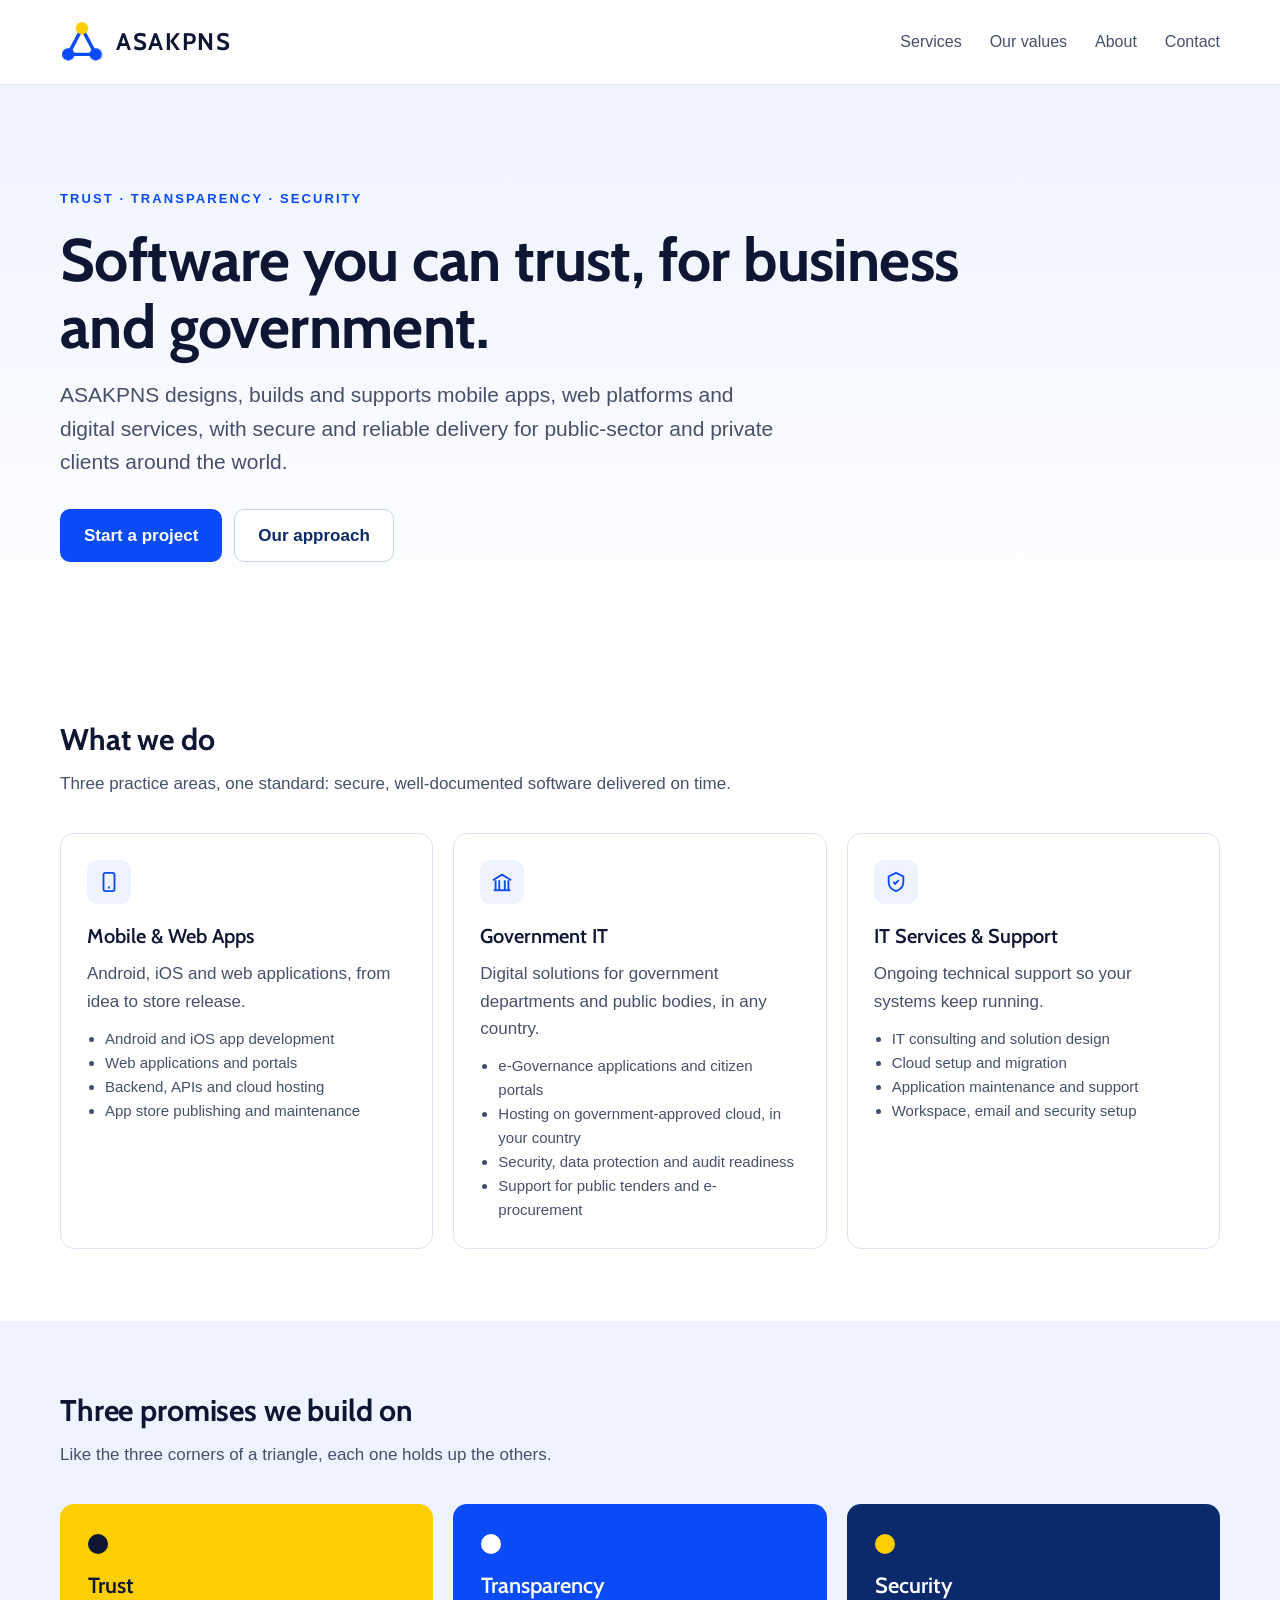
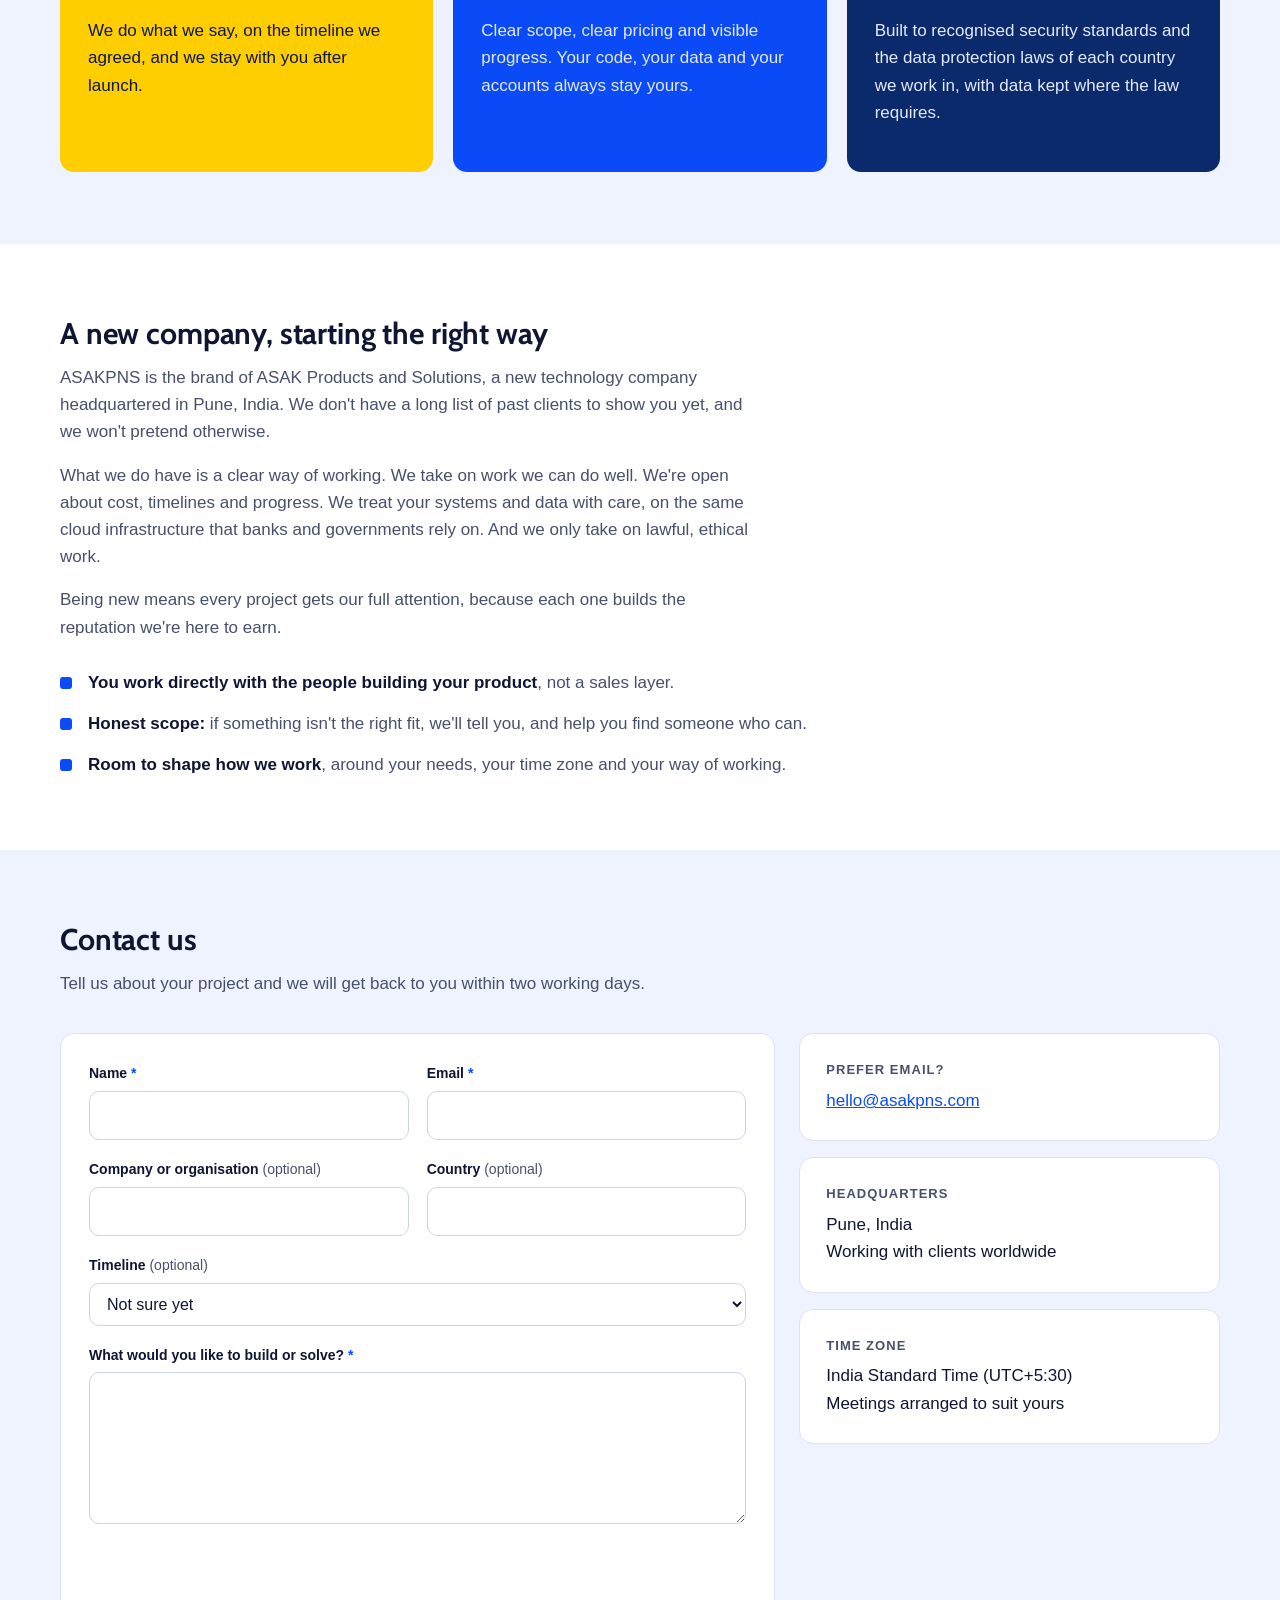
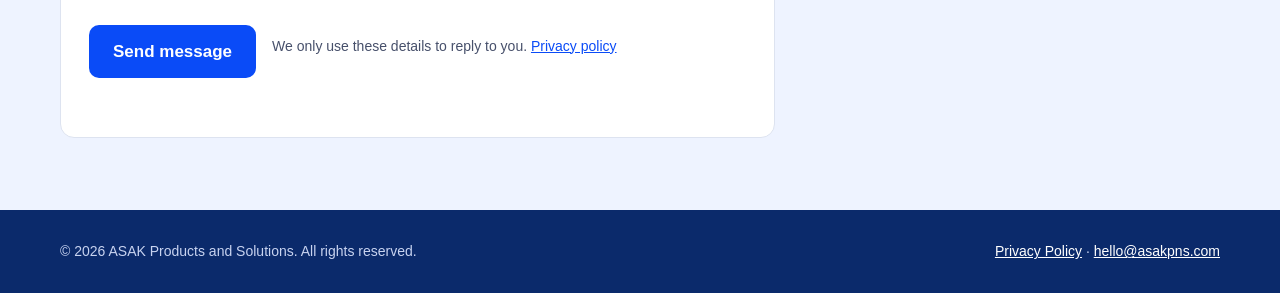
==== commit a9812d9f: "Bring the contact form back: tested end to end and working Co-Authored-By: Claude Opus 5.5 <noreply@" ====
--- a/public/index.html
+++ b/public/index.html
@@ -140,18 +140,66 @@
     <div class="wrap">
       <h2 class="reveal">Contact us</h2>
       <p class="lead reveal">Tell us about your project and we will get back to you within two working days.</p>
-      <div class="contact-grid">
-        <div class="card reveal">
-          <div class="label">Email</div>
-          <p><a href="mailto:hello@asakpns.com">hello@asakpns.com</a></p>
-        </div>
-        <div class="card reveal">
-          <div class="label">Headquarters</div>
-          <p>Pune, India<br>Working with clients worldwide</p>
-        </div>
-        <div class="card reveal">
-          <div class="label">Time zone</div>
-          <p>India Standard Time (UTC+5:30)<br>Meetings arranged to suit yours</p>
+      <div class="contact-layout">
+        <form class="card contact-form reveal" id="contact-form" novalidate>
+          <div class="form-row">
+            <div class="field">
+              <label for="cf-name">Name <span class="req" aria-hidden="true">*</span></label>
+              <input id="cf-name" name="name" type="text" autocomplete="name" maxlength="100" required>
+            </div>
+            <div class="field">
+              <label for="cf-email">Email <span class="req" aria-hidden="true">*</span></label>
+              <input id="cf-email" name="email" type="email" autocomplete="email" maxlength="254" required>
+            </div>
+          </div>
+          <div class="form-row">
+            <div class="field">
+              <label for="cf-company">Company or organisation <span class="opt">(optional)</span></label>
+              <input id="cf-company" name="company" type="text" autocomplete="organization" maxlength="120">
+            </div>
+            <div class="field">
+              <label for="cf-country">Country <span class="opt">(optional)</span></label>
+              <input id="cf-country" name="country" type="text" autocomplete="country-name" maxlength="100">
+            </div>
+          </div>
+          <div class="field">
+            <label for="cf-timeline">Timeline <span class="opt">(optional)</span></label>
+            <select id="cf-timeline" name="timeline">
+              <option value="">Not sure yet</option>
+              <option>As soon as possible</option>
+              <option>Within 3 months</option>
+              <option>In 3 to 6 months</option>
+              <option>Later than 6 months</option>
+            </select>
+          </div>
+          <div class="field">
+            <label for="cf-message">What would you like to build or solve? <span class="req" aria-hidden="true">*</span></label>
+            <textarea id="cf-message" name="message" rows="5" maxlength="5000" required></textarea>
+          </div>
+          <div class="hp" aria-hidden="true">
+            <label for="cf-website">Leave this field empty</label>
+            <input id="cf-website" name="website" type="text" tabindex="-1" autocomplete="off">
+          </div>
+          <div id="cf-turnstile" class="turnstile"></div>
+          <div class="form-foot">
+            <button class="btn" type="submit" id="cf-submit">Send message</button>
+            <p class="form-note">We only use these details to reply to you. <a href="privacy.html">Privacy policy</a></p>
+          </div>
+          <p class="form-status" id="cf-status" role="status" aria-live="polite"></p>
+        </form>
+        <div class="contact-side">
+          <div class="card reveal">
+            <div class="label">Prefer email?</div>
+            <p><a href="mailto:hello@asakpns.com">hello@asakpns.com</a></p>
+          </div>
+          <div class="card reveal">
+            <div class="label">Headquarters</div>
+            <p>Pune, India<br>Working with clients worldwide</p>
+          </div>
+          <div class="card reveal">
+            <div class="label">Time zone</div>
+            <p>India Standard Time (UTC+5:30)<br>Meetings arranged to suit yours</p>
+          </div>
         </div>
       </div>
     </div>
@@ -204,5 +252,65 @@
   document.addEventListener('keydown', function (e) { if (e.key === 'Escape') setOpen(false); });
 })();
 </script>
+<script>
+(function () {
+  var form = document.getElementById('contact-form');
+  if (!form) return;
+  var statusEl = document.getElementById('cf-status');
+  var button = document.getElementById('cf-submit');
+  var widgetId = null;
+
+  window.onTurnstileLoad = function () {
+    widgetId = window.turnstile.render('#cf-turnstile', {
+      sitekey: '0x4AAAAAAGUT5JNBjMDSk1zp',
+      action: 'contact',
+      theme: 'light'
+    });
+  };
+
+  function setStatus(text, kind) {
+    statusEl.textContent = text;
+    statusEl.className = 'form-status' + (kind ? ' ' + kind : '');
+  }
+
+  form.addEventListener('submit', function (e) {
+    e.preventDefault();
+    if (!form.checkValidity()) {
+      form.reportValidity();
+      return;
+    }
+    var token = window.turnstile && widgetId !== null ? window.turnstile.getResponse(widgetId) : '';
+    if (!token) {
+      setStatus('Please wait a moment while we check you are human, then try again.', 'error');
+      return;
+    }
+    button.disabled = true;
+    button.textContent = 'Sending...';
+    setStatus('', '');
+    fetch('/api/contact', { method: 'POST', body: new FormData(form), headers: { 'Accept': 'application/json' } })
+      .then(function (r) { return r.json().catch(function () { return { ok: false }; }); })
+      .then(function (res) {
+        if (res && res.ok) {
+          form.reset();
+          form.classList.add('sent');
+          setStatus('Thank you. Your message has reached us, and we will reply within two working days.', 'success');
+          button.textContent = 'Message sent';
+          return;
+        }
+        setStatus((res && res.error) || 'Sorry, something went wrong. Please email hello@asakpns.com instead.', 'error');
+        button.disabled = false;
+        button.textContent = 'Send message';
+        if (window.turnstile && widgetId !== null) window.turnstile.reset(widgetId);
+      })
+      .catch(function () {
+        setStatus('Sorry, your message could not be sent. Please check your connection or email hello@asakpns.com.', 'error');
+        button.disabled = false;
+        button.textContent = 'Send message';
+        if (window.turnstile && widgetId !== null) window.turnstile.reset(widgetId);
+      });
+  });
+})();
+</script>
+<script src="https://challenges.cloudflare.com/turnstile/v0/api.js?render=explicit&amp;onload=onTurnstileLoad" async defer></script>
 </body>
 </html>
--- a/public/styles.css
+++ b/public/styles.css
@@ -325,3 +325,41 @@
 .story .lead { margin-bottom: 16px; }
 .story .lead + .points { margin-top: 28px; }
 .story .points strong { color: var(--ink); }
+
+/* Contact form */
+.contact-layout { display: grid; grid-template-columns: minmax(0, 1.7fr) minmax(0, 1fr); gap: 24px; align-items: start; }
+.contact-side { display: grid; gap: 16px; }
+.contact-side .card p { color: var(--ink); margin: 0; }
+.contact-form { display: flex; flex-direction: column; gap: 18px; padding: 28px; }
+.contact-form:hover { transform: none; }
+.form-row { display: grid; grid-template-columns: repeat(2, minmax(0, 1fr)); gap: 18px; }
+.field { display: flex; flex-direction: column; gap: 6px; min-width: 0; }
+.field label { font-size: 14px; font-weight: 600; color: var(--ink); }
+.field .req { color: var(--blue); }
+.field .opt { font-weight: 400; color: var(--ink-soft); }
+.field input, .field select, .field textarea {
+  font: inherit; font-size: 16px; color: var(--ink);
+  background: #fff; border: 1px solid #C9D3EA; border-radius: 10px;
+  padding: 11px 13px; width: 100%;
+  transition: border-color .2s ease, box-shadow .2s ease;
+}
+.field textarea { resize: vertical; min-height: 130px; }
+.field input:focus, .field select:focus, .field textarea:focus {
+  outline: none; border-color: var(--blue); box-shadow: 0 0 0 3px rgba(10, 75, 247, 0.15);
+}
+.hp { position: absolute; left: -10000px; width: 1px; height: 1px; overflow: hidden; }
+.turnstile { min-height: 65px; }
+.form-foot { display: flex; align-items: center; gap: 16px; flex-wrap: wrap; }
+.form-foot .btn { border: none; cursor: pointer; font: inherit; font-weight: 600; }
+.form-foot .btn:disabled { opacity: .7; cursor: default; transform: none; box-shadow: none; }
+.form-note { margin: 0; font-size: 14px; color: var(--ink-soft); }
+.form-status { margin: 0; font-size: 15px; min-height: 1px; }
+.form-status.success { color: #0B6E4F; font-weight: 600; }
+.form-status.error { color: #B42318; font-weight: 600; }
+.contact-form.sent .field, .contact-form.sent .form-row, .contact-form.sent .turnstile { opacity: .5; pointer-events: none; }
+@media (max-width: 820px) {
+  .contact-layout { grid-template-columns: 1fr; }
+  .form-row { grid-template-columns: 1fr; }
+  .contact-form { padding: 22px; }
+}
+.js .contact-form.reveal.in:hover, .contact-form:hover { transform: none; box-shadow: none; }
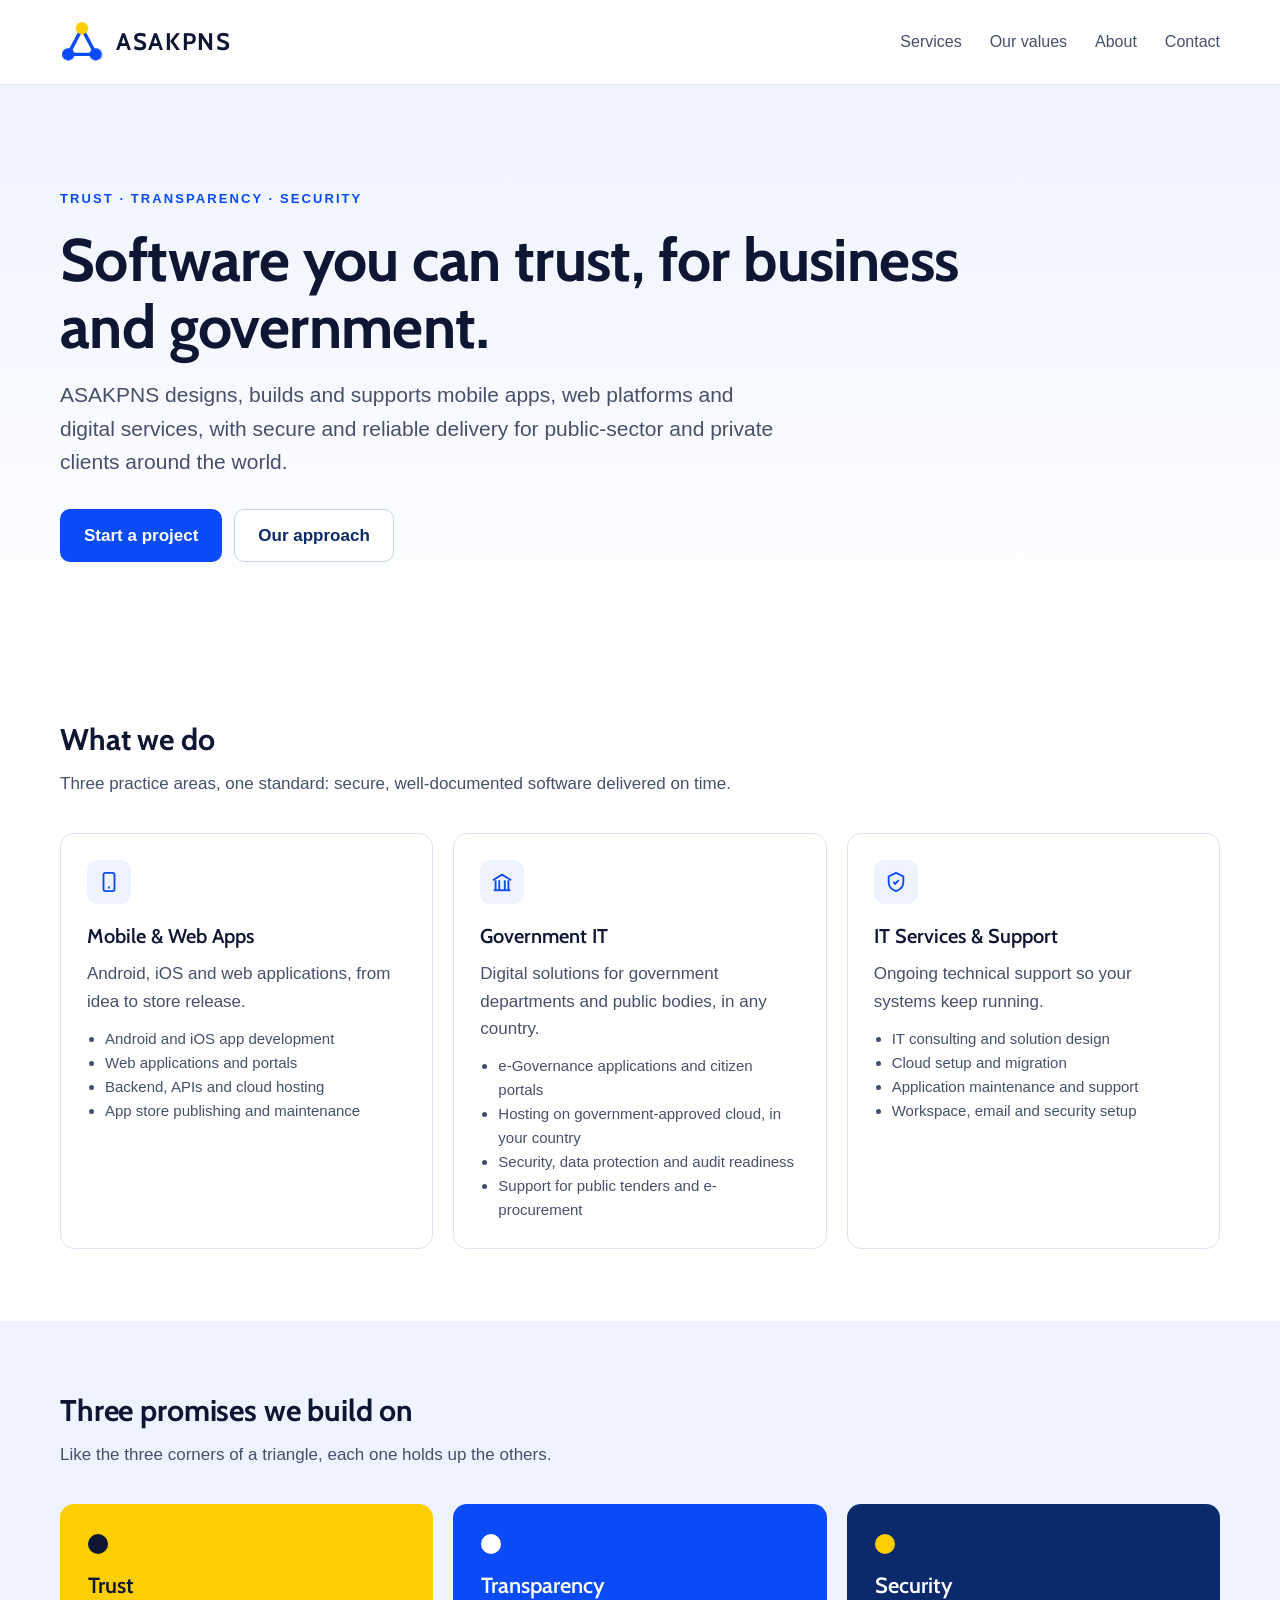
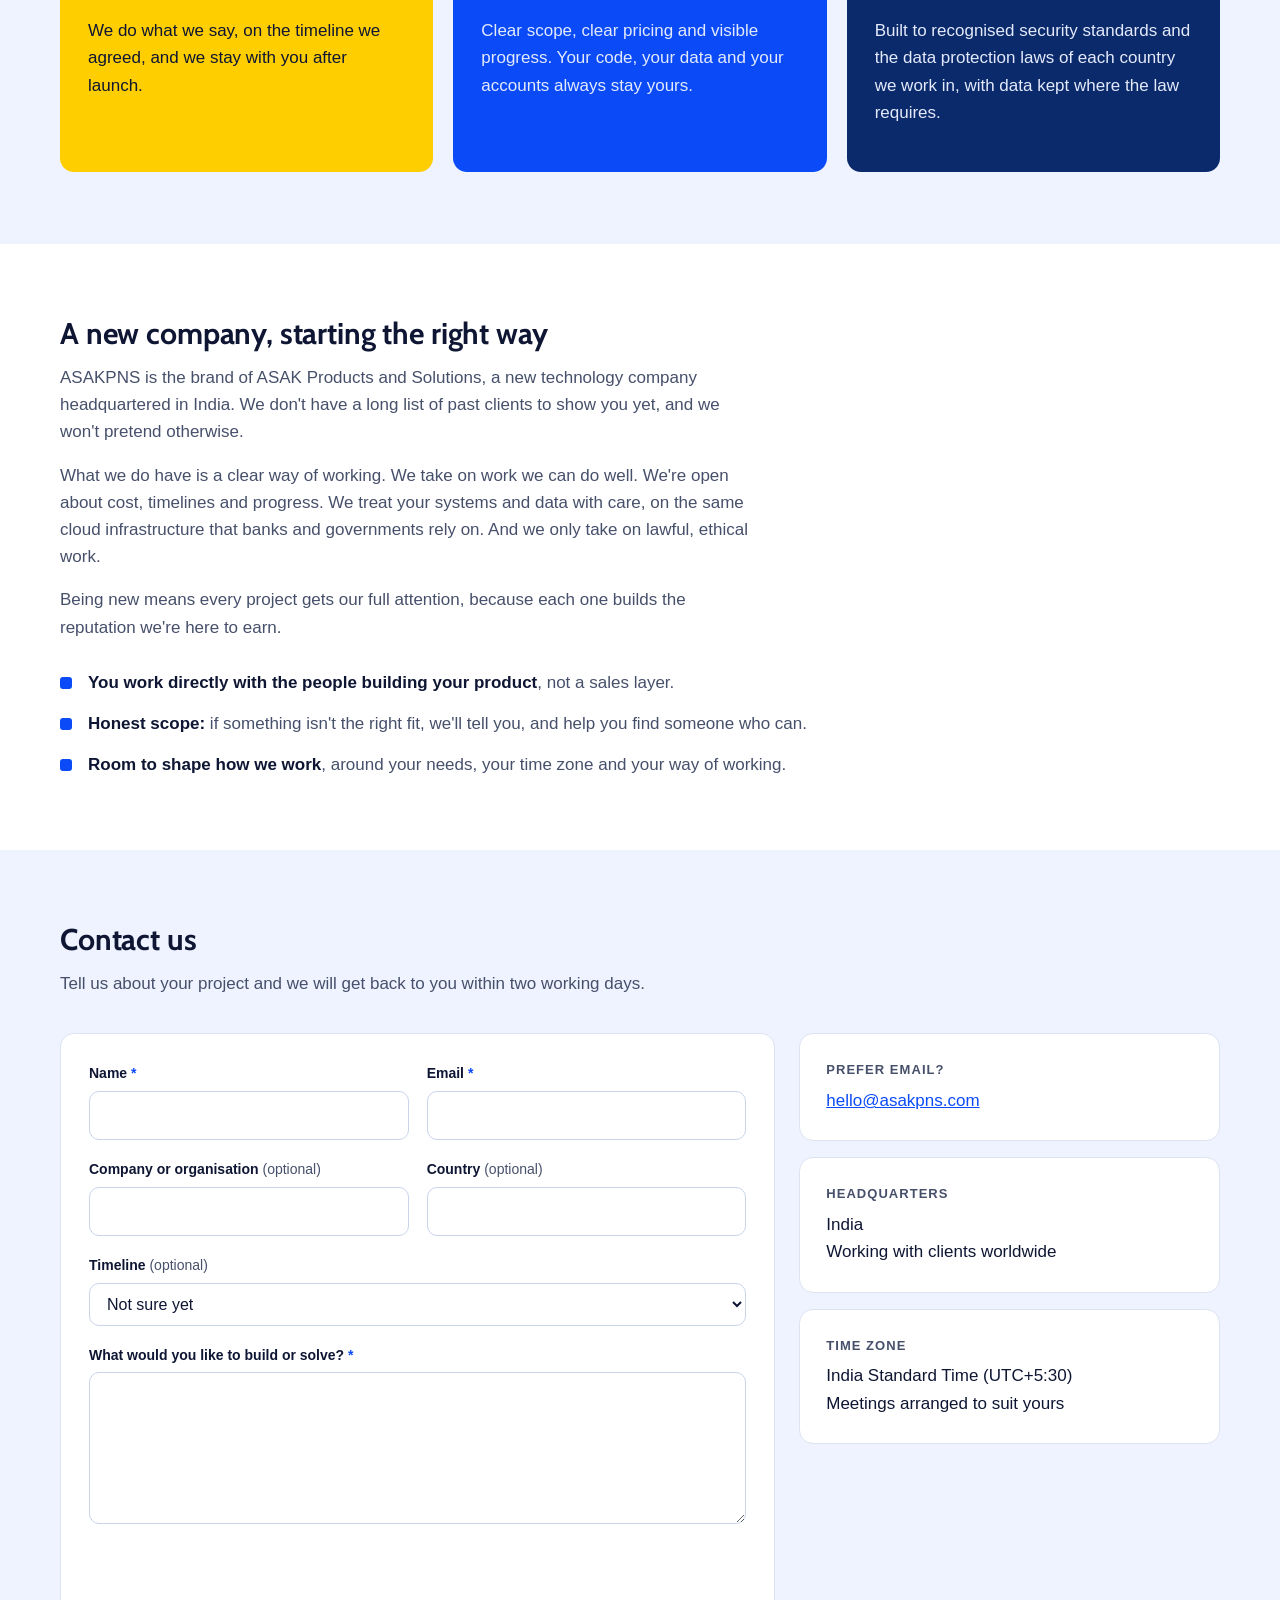
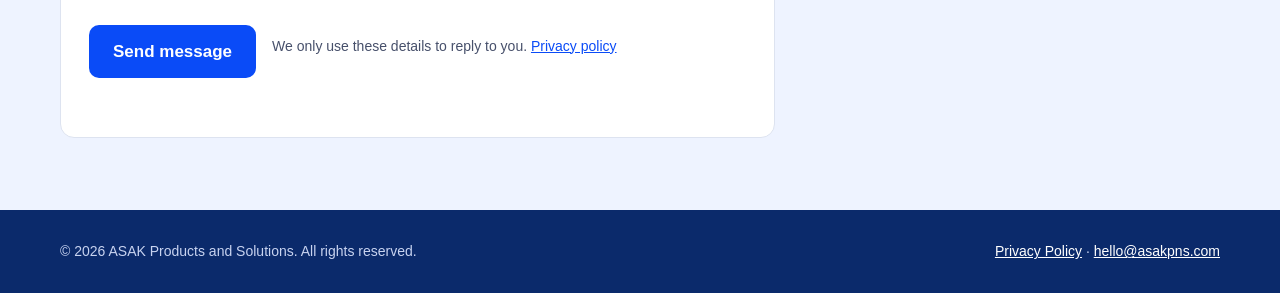
==== commit 18ac83e9: "Show location as India only (remove Pune) Title, descriptions, About, contact card, privacy policy, " ====
--- a/public/index.html
+++ b/public/index.html
@@ -3,10 +3,77 @@
 <head>
   <meta charset="utf-8">
   <meta name="viewport" content="width=device-width, initial-scale=1">
-  <title>ASAKPNS | Software, Apps and Government IT Solutions</title>
-  <meta name="description" content="ASAKPNS builds mobile and web applications, government digital solutions and IT services for clients worldwide, with trust, transparency and security. Headquartered in Pune, India.">
+  <title>ASAKPNS | App Development &amp; Government IT Company in India</title>
+  <meta name="description" content="ASAK Products and Solutions (ASAKPNS) is an IT company in India, building mobile and web apps, e-governance solutions and IT support for clients worldwide.">
   <link rel="canonical" href="https://asakpns.com/">
-  <link rel="icon" href="favicon.svg" type="image/svg+xml">
+  <meta name="robots" content="index, follow, max-image-preview:large">
+  <link rel="icon" href="/favicon.svg" type="image/svg+xml">
+  <link rel="apple-touch-icon" href="/apple-touch-icon.png">
+
+  <meta property="og:type" content="website">
+  <meta property="og:site_name" content="ASAKPNS">
+  <meta property="og:url" content="https://asakpns.com/">
+  <meta property="og:title" content="ASAKPNS | Software you can trust, for business and government">
+  <meta property="og:description" content="Mobile and web apps, e-governance solutions and IT services from ASAK Products and Solutions, India. Working with clients worldwide.">
+  <meta property="og:image" content="https://asakpns.com/og-image.png">
+  <meta property="og:image:width" content="1200">
+  <meta property="og:image:height" content="630">
+  <meta property="og:image:alt" content="ASAKPNS logo with the line: Software you can trust, for business and government.">
+  <meta property="og:locale" content="en_IN">
+  <meta name="twitter:card" content="summary_large_image">
+  <meta name="twitter:title" content="ASAKPNS | Software you can trust, for business and government">
+  <meta name="twitter:description" content="Mobile and web apps, e-governance solutions and IT services from India, for clients worldwide.">
+  <meta name="twitter:image" content="https://asakpns.com/og-image.png">
+
+  <script type="application/ld+json">
+  {
+    "@context": "https://schema.org",
+    "@graph": [
+      {
+        "@type": "Organization",
+        "@id": "https://asakpns.com/#organization",
+        "name": "ASAKPNS",
+        "legalName": "ASAK Products and Solutions",
+        "alternateName": ["ASAK Products and Solutions", "ASAK PNS"],
+        "url": "https://asakpns.com/",
+        "logo": "https://asakpns.com/logo-512.png",
+        "image": "https://asakpns.com/og-image.png",
+        "email": "hello@asakpns.com",
+        "description": "IT company building mobile and web apps, e-governance solutions and IT services for business and government clients worldwide.",
+        "address": {
+          "@type": "PostalAddress",
+          "addressCountry": "IN"
+        },
+        "areaServed": "Worldwide",
+        "contactPoint": {
+          "@type": "ContactPoint",
+          "contactType": "sales",
+          "email": "hello@asakpns.com",
+          "availableLanguage": ["English"]
+        },
+        "knowsAbout": ["Android app development", "iOS app development", "Web application development", "e-Governance", "Government IT", "Cloud migration", "IT support"],
+        "hasOfferCatalog": {
+          "@type": "OfferCatalog",
+          "name": "IT services",
+          "itemListElement": [
+            {"@type": "Offer", "itemOffered": {"@type": "Service", "name": "Mobile and web app development", "description": "Android, iOS and web applications, backend APIs, cloud hosting and app store publishing."}},
+            {"@type": "Offer", "itemOffered": {"@type": "Service", "name": "Government IT and e-governance", "description": "Citizen portals and e-governance applications on government-approved cloud, with security and audit readiness."}},
+            {"@type": "Offer", "itemOffered": {"@type": "Service", "name": "IT services and support", "description": "IT consulting, cloud setup and migration, application maintenance, workspace and email setup."}}
+          ]
+        }
+      },
+      {
+        "@type": "WebSite",
+        "@id": "https://asakpns.com/#website",
+        "url": "https://asakpns.com/",
+        "name": "ASAKPNS",
+        "alternateName": "ASAK Products and Solutions",
+        "publisher": {"@id": "https://asakpns.com/#organization"},
+        "inLanguage": "en"
+      }
+    ]
+  }
+  </script>
   <meta name="theme-color" content="#0B2A6B">
   <script>document.documentElement.classList.add('js');</script>
   <link rel="preconnect" href="https://fonts.googleapis.com">
@@ -125,7 +192,7 @@
   <section id="about" class="story">
     <div class="wrap">
       <h2 class="reveal">A new company, starting the right way</h2>
-      <p class="lead reveal">ASAKPNS is the brand of ASAK Products and Solutions, a new technology company headquartered in Pune, India. We don't have a long list of past clients to show you yet, and we won't pretend otherwise.</p>
+      <p class="lead reveal">ASAKPNS is the brand of ASAK Products and Solutions, a new technology company headquartered in India. We don't have a long list of past clients to show you yet, and we won't pretend otherwise.</p>
       <p class="lead reveal">What we do have is a clear way of working. We take on work we can do well. We're open about cost, timelines and progress. We treat your systems and data with care, on the same cloud infrastructure that banks and governments rely on. And we only take on lawful, ethical work.</p>
       <p class="lead reveal">Being new means every project gets our full attention, because each one builds the reputation we're here to earn.</p>
       <ul class="points reveal">
@@ -194,7 +261,7 @@
           </div>
           <div class="card reveal">
             <div class="label">Headquarters</div>
-            <p>Pune, India<br>Working with clients worldwide</p>
+            <p>India<br>Working with clients worldwide</p>
           </div>
           <div class="card reveal">
             <div class="label">Time zone</div>
